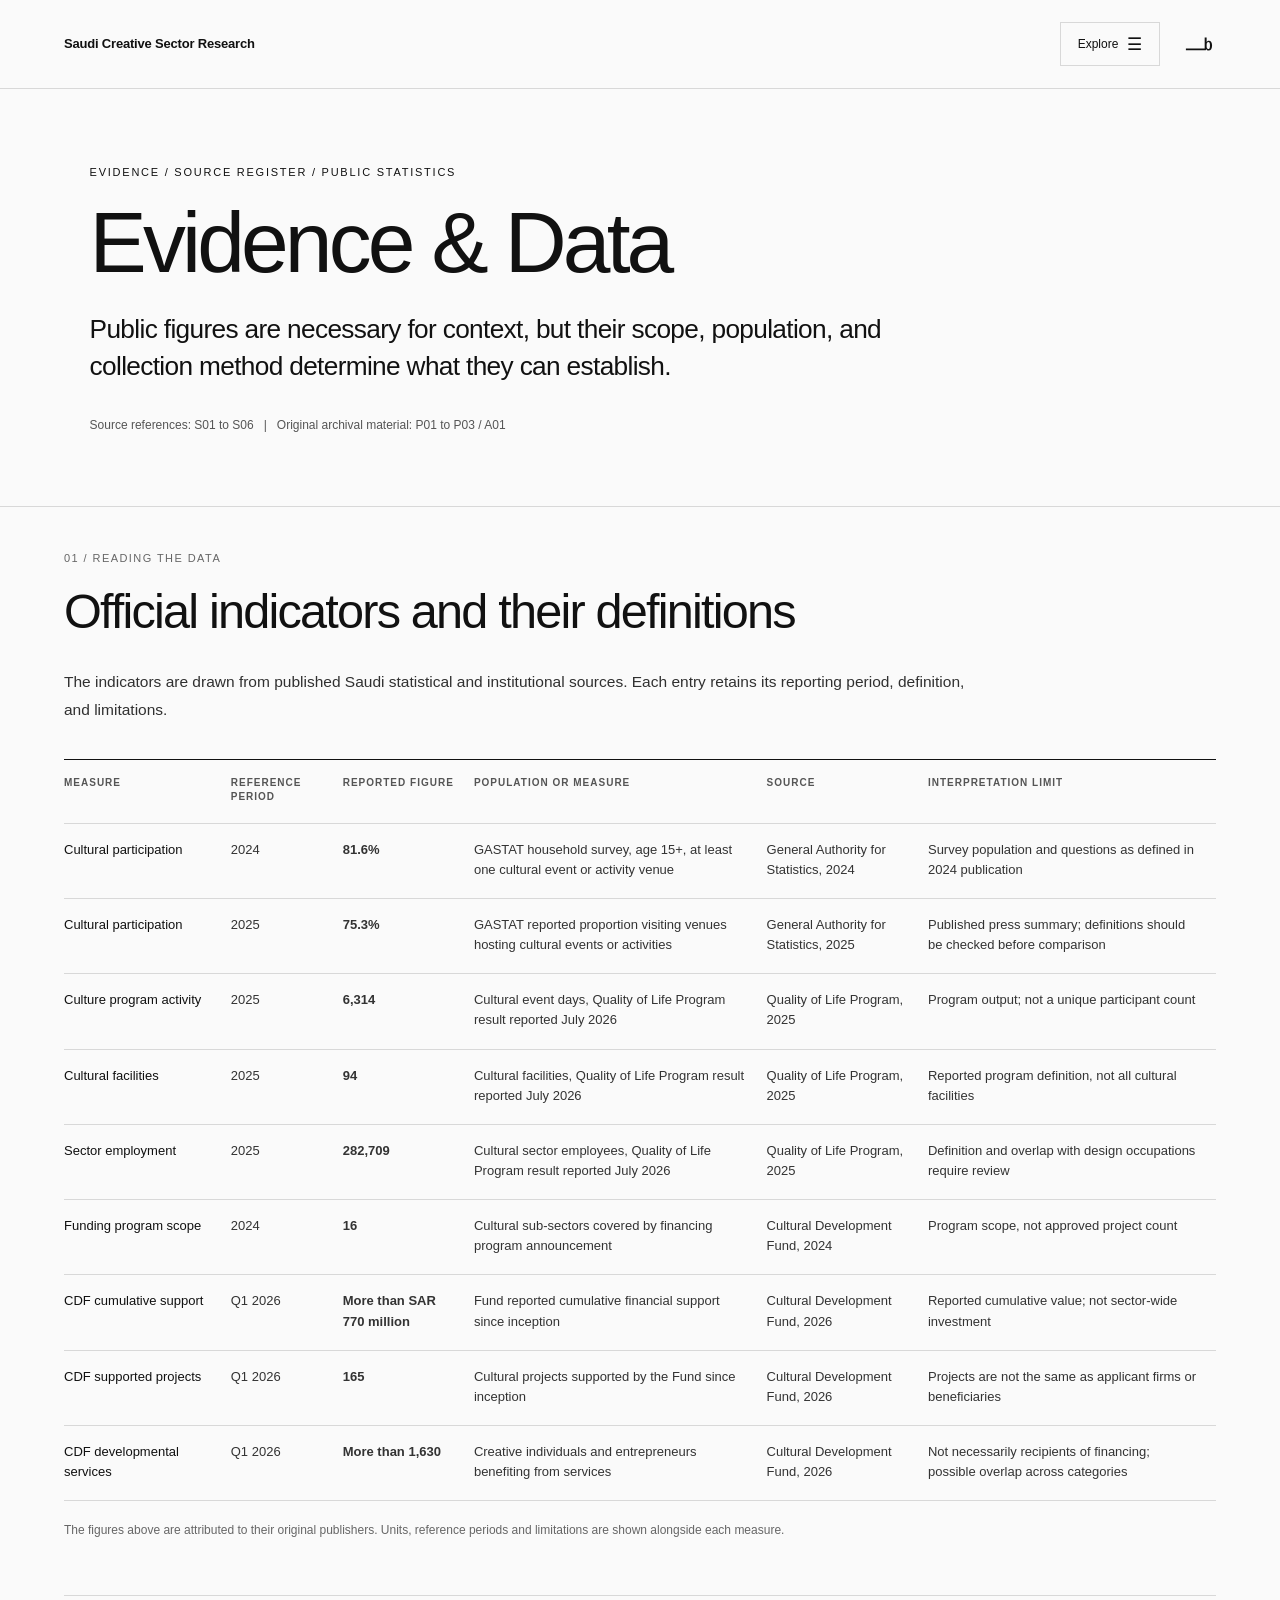
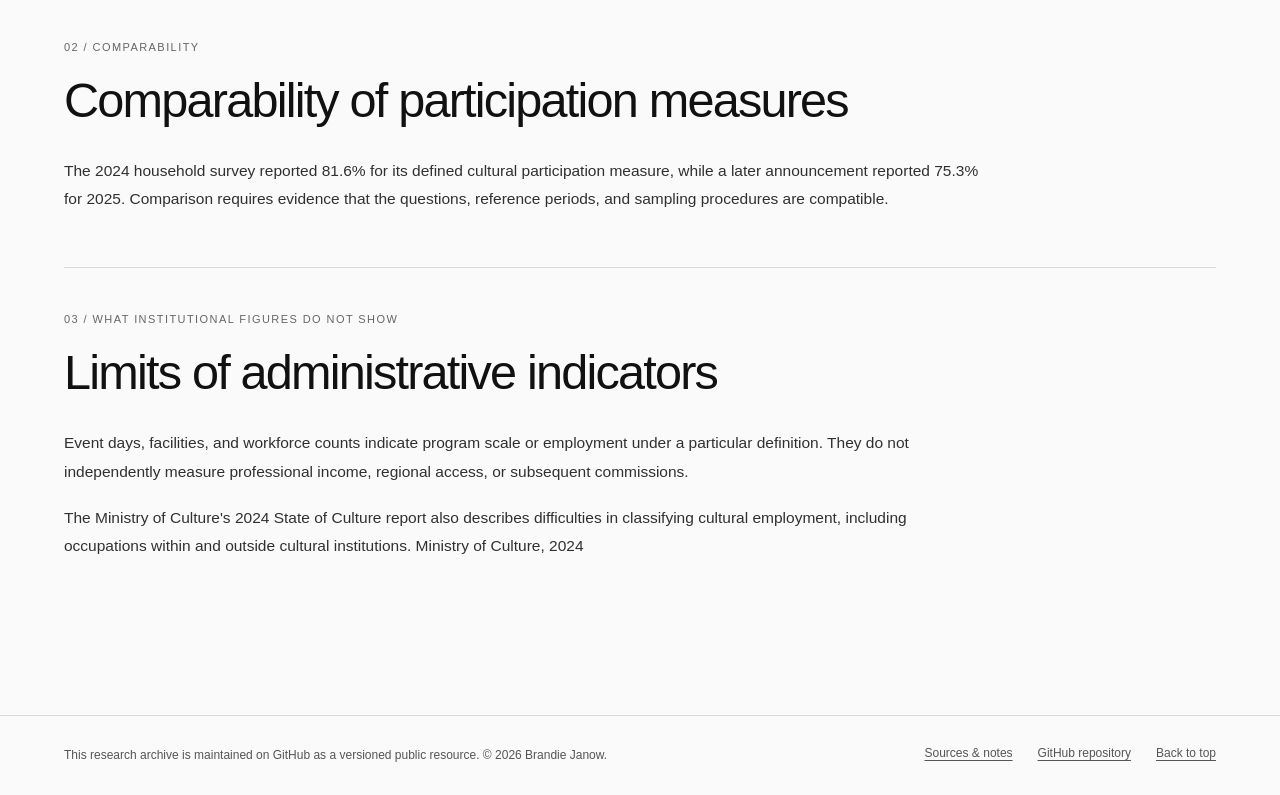
==== evidence.html @ 0fff8fda "Simplify shared research navigation and publication footer" ====
<!doctype html><html lang="en"><head><meta charset="utf-8"><meta name="viewport" content="width=device-width, initial-scale=1"><meta name="theme-color" content="#fafafa"><meta name="description" content="Public cultural statistics and financing measures with source references and careful limitations."><meta property="og:type" content="website"><meta property="og:title" content="Evidence and data | Saudi Creative Sector Research"><meta property="og:description" content="Public cultural statistics and financing measures with source references and careful limitations."><meta property="og:url" content="https://brandiejanow.github.io/Saudi-creative-sector-research/evidence.html"><link rel="canonical" href="https://brandiejanow.github.io/Saudi-creative-sector-research/evidence.html"><link rel="icon" type="image/png" href="./assets/favicon.png"><title>Evidence and data | Saudi Creative Sector Research</title><link rel="stylesheet" href="./styles.css"></head><body><a class="skip" href="#main">Skip to content</a><header id="top" class="site-nav"><a class="site-home" href="./">Saudi Creative Sector Research</a><nav class="desktop-nav" aria-label="Research sections"><a href="./index.html">Overview</a><a href="./research.html">Research</a><a href="./evidence.html" aria-current="page">Evidence</a><a href="./timeline.html">Timeline</a><a href="./signals.html">Future Signals</a><a href="./methods.html">Methods</a></nav><details class="mobile-nav"><summary>Explore <span class="menu-symbol" aria-hidden="true">☰</span></summary><nav aria-label="Mobile sections"><a href="./index.html">Overview</a><a href="./research.html">Research</a><a href="./evidence.html" aria-current="page">Evidence</a><a href="./timeline.html">Timeline</a><a href="./signals.html">Future Signals</a><a href="./methods.html">Methods</a></nav></details><a class="name" href="https://www.brandiejanow.com/" aria-label="Personal website"><img src="./assets/b-logo.svg" alt=""></a></header><main id="main"><section class="hero compact-hero journal-hero"><p class="eyebrow">Evidence / Source register / Public statistics</p><h1>Evidence &amp; Data</h1><p class="intro">Public figures are necessary for context, but their scope, population, and collection method determine what they can establish.</p><p class="research-meta">Source references: S01 to S06 &nbsp; | &nbsp; Original archival material: P01 to P03 / A01</p></section><div class="research-sections">
<section class="research-section"><p class="section-kicker">01 / Reading the data</p><h2>Official indicators and their definitions</h2><p>The indicators are drawn from published Saudi statistical and institutional sources. Each entry retains its reporting period, definition, and limitations.</p><div class="table-wrap"><table class="journal-table"><thead><tr><th scope="col">Measure</th><th scope="col">Reference period</th><th scope="col">Reported figure</th><th scope="col">Population or measure</th><th scope="col">Source</th><th scope="col">Interpretation limit</th></tr></thead><tbody><tr><th scope="row">Cultural participation</th><td>2024</td><td><strong>81.6%</strong></td><td>GASTAT household survey, age 15+, at least one cultural event or activity venue</td><td>General Authority for Statistics, 2024</td><td>Survey population and questions as defined in 2024 publication</td></tr><tr><th scope="row">Cultural participation</th><td>2025</td><td><strong>75.3%</strong></td><td>GASTAT reported proportion visiting venues hosting cultural events or activities</td><td>General Authority for Statistics, 2025</td><td>Published press summary; definitions should be checked before comparison</td></tr><tr><th scope="row">Culture program activity</th><td>2025</td><td><strong>6,314</strong></td><td>Cultural event days, Quality of Life Program result reported July 2026</td><td>Quality of Life Program, 2025</td><td>Program output; not a unique participant count</td></tr><tr><th scope="row">Cultural facilities</th><td>2025</td><td><strong>94</strong></td><td>Cultural facilities, Quality of Life Program result reported July 2026</td><td>Quality of Life Program, 2025</td><td>Reported program definition, not all cultural facilities</td></tr><tr><th scope="row">Sector employment</th><td>2025</td><td><strong>282,709</strong></td><td>Cultural sector employees, Quality of Life Program result reported July 2026</td><td>Quality of Life Program, 2025</td><td>Definition and overlap with design occupations require review</td></tr><tr><th scope="row">Funding program scope</th><td>2024</td><td><strong>16</strong></td><td>Cultural sub-sectors covered by financing program announcement</td><td>Cultural Development Fund, 2024</td><td>Program scope, not approved project count</td></tr><tr><th scope="row">CDF cumulative support</th><td>Q1 2026</td><td><strong>More than SAR 770 million</strong></td><td>Fund reported cumulative financial support since inception</td><td>Cultural Development Fund, 2026</td><td>Reported cumulative value; not sector-wide investment</td></tr><tr><th scope="row">CDF supported projects</th><td>Q1 2026</td><td><strong>165</strong></td><td>Cultural projects supported by the Fund since inception</td><td>Cultural Development Fund, 2026</td><td>Projects are not the same as applicant firms or beneficiaries</td></tr><tr><th scope="row">CDF developmental services</th><td>Q1 2026</td><td><strong>More than 1,630</strong></td><td>Creative individuals and entrepreneurs benefiting from services</td><td>Cultural Development Fund, 2026</td><td>Not necessarily recipients of financing; possible overlap across categories</td></tr></tbody></table></div><p class="caption-text">The figures above are attributed to their original publishers. Units, reference periods and limitations are shown alongside each measure.</p></section>
<section class="research-section"><p class="section-kicker">02 / Comparability</p><h2>Comparability of participation measures</h2><p>The 2024 household survey reported 81.6% for its defined cultural participation measure, while a later announcement reported 75.3% for 2025. Comparison requires evidence that the questions, reference periods, and sampling procedures are compatible.</p></section>
<section class="research-section"><p class="section-kicker">03 / What institutional figures do not show</p><h2>Limits of administrative indicators</h2><p>Event days, facilities, and workforce counts indicate program scale or employment under a particular definition. They do not independently measure professional income, regional access, or subsequent commissions.</p><p>The Ministry of Culture's 2024 State of Culture report also describes difficulties in classifying cultural employment, including occupations within and outside cultural institutions. Ministry of Culture, 2024</p></section>

</div></main><footer class="research-footer"><p class="version-note">This research archive is maintained on GitHub as a versioned public resource. © 2026 Brandie Janow.</p>
<nav aria-label="Footer"><a href="./sources.html">Sources &amp; notes</a><a href="https://github.com/brandiejanow/Saudi-creative-sector-research">GitHub repository</a><a href="#top">Back to top</a></nav>
</footer></body></html>
---- styles.css ----
:root{--ink:#111;--muted:#6f6f6f;--line:#d8d8d8;--paper:#fafafa;--soft:#f6f6f4}
*{box-sizing:border-box}html{scroll-behavior:smooth}body{margin:0;background:var(--paper);color:var(--ink);font-family:"Helvetica Neue",Helvetica,Arial,sans-serif;-webkit-font-smoothing:antialiased}
a{color:inherit}.site-nav{min-height:82px;display:flex;align-items:center;justify-content:space-between;gap:28px;padding:22px clamp(22px,5vw,74px);border-bottom:1px solid var(--line)}
.name{text-decoration:none;display:inline-flex;align-items:center;margin-left:auto;flex:0 0 auto}.name img{width:34px;height:34px;display:block;object-fit:contain}.site-nav nav{display:flex;gap:28px;flex-wrap:wrap;justify-content:flex-end}.site-nav nav a{text-decoration:none;font-size:12px;color:#333}.site-nav nav a:hover{text-decoration:underline;text-underline-offset:4px}
main{max-width:1600px;margin:0 auto}.hero{padding:clamp(66px,9vw,142px) clamp(22px,7vw,108px) clamp(60px,8vw,112px);border-bottom:1px solid var(--line)}
.eyebrow{margin:0 0 28px;font-size:11px;text-transform:uppercase;letter-spacing:.18em}.hero h1{margin:0;max-width:1100px;font-weight:400;font-size:clamp(58px,9vw,138px);line-height:1.02;letter-spacing:0}
.reservoir-word{letter-spacing:.025em;font-kerning:none}.intro{max-width:780px;margin:44px 0 28px;font-size:clamp(20px,2.2vw,30px);line-height:1.28;letter-spacing:-.025em}.meta{margin:0;color:var(--muted);font-size:12px}
.directory{padding:34px clamp(22px,5vw,74px) 100px}.toolbar{display:grid;grid-template-columns:1.7fr repeat(3,1fr);gap:18px;padding:8px 0 28px;border-bottom:1px solid var(--ink)}
.toolbar label{display:flex;flex-direction:column;gap:10px}.toolbar label>span{font-size:10px;text-transform:uppercase;letter-spacing:.14em;color:var(--muted)}
input,select{width:100%;min-height:44px;border:0;border-bottom:1px solid var(--line);border-radius:0;background:transparent;padding:0 2px;font:inherit;font-size:14px;color:var(--ink);outline:none}
input:focus,select:focus{border-bottom-color:var(--ink)}.directory-head{display:flex;justify-content:space-between;align-items:center;padding:18px 0;color:var(--muted);font-size:11px;text-transform:uppercase;letter-spacing:.09em}
#clear{border:0;background:none;padding:0;font:inherit;font-size:11px;text-transform:uppercase;letter-spacing:.09em;color:var(--ink);cursor:pointer}
.resource-list{border-top:1px solid var(--line)}.resource{display:grid;grid-template-columns:minmax(190px,1fr) minmax(300px,1.8fr) minmax(180px,.9fr) 48px;gap:34px;align-items:start;padding:26px 0;border-bottom:1px solid var(--line)}
.resource h2{margin:0;font-weight:400;font-size:clamp(23px,2.2vw,34px);line-height:1.02;letter-spacing:-.04em}.description{margin:0;color:#393939;font-size:14px;line-height:1.55;max-width:720px}
.taxonomy{display:flex;flex-direction:column;gap:7px;font-size:11px;line-height:1.45;color:var(--muted)}.taxonomy strong{font-weight:400;color:var(--ink)}.visit{text-decoration:none;font-size:22px;line-height:1}.visit:hover{opacity:.45}
.empty{padding:70px 0;color:var(--muted)}.note{padding:48px clamp(22px,5vw,74px) 78px;border-top:1px solid var(--line)}.note p{max-width:820px;margin:0;font-size:14px;line-height:1.55;color:#3c3c3c}.note a{text-underline-offset:3px}
footer{display:flex;justify-content:space-between;gap:20px;padding:28px clamp(22px,5vw,74px);border-top:1px solid var(--line);font-size:11px;color:var(--muted)}footer a{text-underline-offset:3px}
body.embed .site-nav,body.embed footer{display:none}body.embed .hero{padding-top:42px}
@media(max-width:1050px){.toolbar{grid-template-columns:1fr 1fr}.resource{grid-template-columns:1fr 1.8fr 42px}.taxonomy{grid-column:1/3;flex-direction:row;flex-wrap:wrap;gap:6px 18px}.visit{grid-column:3;grid-row:1}}
@media(max-width:700px){.site-nav{align-items:center}.site-nav .desktop-nav{display:none}.hero h1{font-size:clamp(54px,18vw,84px);line-height:1.02}.toolbar{grid-template-columns:1fr}.resource{grid-template-columns:1fr 40px;gap:16px 18px}.resource h2{grid-column:1}.description{grid-column:1/3}.taxonomy{grid-column:1/3}.visit{grid-column:2;grid-row:1}.note{padding-bottom:56px}footer{flex-direction:column}}

.quick-links{display:flex;flex-wrap:wrap;gap:12px 28px;margin:25px 0 0;font-size:13px}.quick-links a{text-underline-offset:4px}


/* Consistent, accessible way back to the main index on every device. */
.site-home{font-size:13px;letter-spacing:-.015em;font-weight:600;text-decoration:none;white-space:nowrap;flex:0 0 auto}
.site-home:hover{text-decoration:underline;text-underline-offset:5px}
.desktop-nav{justify-content:center!important;gap:clamp(12px,1.9vw,28px)!important}
.mobile-nav{display:none;position:relative}
.mobile-nav summary{list-style:none;cursor:pointer;display:flex;align-items:center;justify-content:center;gap:9px;min-height:44px;min-width:100px;padding:0 10px;border:1px solid var(--line);font-size:12px}
.mobile-nav summary::-webkit-details-marker{display:none}
.mobile-nav summary:focus-visible,.site-home:focus-visible,.mobile-nav nav a:focus-visible{outline:2px solid var(--ink);outline-offset:3px}
.mobile-nav .menu-symbol{font-size:17px;font-weight:400;line-height:1}
.mobile-nav nav{position:absolute;right:0;top:calc(100% + 8px);z-index:30;width:min(280px,calc(100vw - 32px));display:flex!important;flex-direction:column;gap:0!important;flex-wrap:nowrap;align-items:stretch;justify-content:flex-start;background:var(--paper);border:1px solid var(--line);box-shadow:0 10px 20px rgba(0,0,0,.08)}
.mobile-nav nav a{padding:15px 19px;font-size:14px!important;min-height:48px;border-bottom:1px solid var(--line);text-decoration:none}
.mobile-nav nav a:last-child{border-bottom:0}
.mobile-nav nav a:hover,.mobile-nav nav a.active{background:var(--soft)}
@media(max-width:950px){
 .site-nav{padding:13px clamp(15px,4vw,30px);min-height:66px;gap:13px}
 .site-nav .desktop-nav{display:none}
 .mobile-nav{display:block;margin-left:auto}
 .name{margin-left:0}
 .name img{width:29px;height:29px}
}
@media(max-width:700px){
 .site-nav{align-items:center;flex-wrap:nowrap}
 .site-home{font-size:13px}
 .mobile-nav summary{min-width:89px}
 .hero{padding-top:clamp(43px,8vw,60px);padding-bottom:clamp(46px,8vw,75px)}
 body.embed .site-nav{display:flex}
 body.embed .hero{padding-top:46px}
}

/* Short directory pages keep the main index easy to browse. */
.pagination{display:flex;justify-content:space-between;align-items:center;gap:24px;padding:26px 0 0;font-size:13px}
.pagination[hidden]{display:none}
.pagination button{border:1px solid var(--ink);background:transparent;color:var(--ink);padding:11px 19px;cursor:pointer;font:inherit}
.pagination button:hover:not(:disabled){background:var(--ink);color:var(--paper)}
.pagination button:disabled{opacity:.26;cursor:default}
.pagination span{color:var(--muted)}
@media(max-width:700px){.pagination{gap:10px}.pagination button{padding:10px 13px}}

/* Consistent institutional footer across the Reservoir collections. */
.reservoir-footer{display:flex;justify-content:space-between;align-items:flex-start;flex-wrap:wrap;gap:20px 40px;padding:28px clamp(22px,5vw,74px);border-top:1px solid var(--line);font-size:12px;color:#444}
.reservoir-footer p{max-width:850px;margin:0;line-height:1.65}
.reservoir-footer nav{display:flex;align-items:center;flex-wrap:wrap;gap:14px 25px;margin-left:auto}
.reservoir-footer a{text-underline-offset:4px}
.reservoir-footer .back-to-top{font-weight:500;white-space:nowrap}
@media(max-width:700px){.reservoir-footer nav{margin-left:0}}

/* Compact discovery entrance and directory search. */
.compact-hero{padding-top:clamp(29px,3.9vw,59px);padding-bottom:24px}
.compact-hero .eyebrow{margin-bottom:16px}
.compact-hero h1{font-size:clamp(49px,6.3vw,98px);line-height:1.05}
.compact-hero .intro{max-width:920px;margin:17px 0 13px;font-size:clamp(17px,1.85vw,24px);line-height:1.42}
.index-counts{font-size:12px;color:#4b4b4b;line-height:1.65}
.index-counts>span[aria-hidden]{padding:0 6px}
.collection-origin{margin:6px 0 0;font-size:11px;letter-spacing:.015em;color:#666}
.collection-origin>span{padding:0 6px}
.search-section{padding:27px clamp(22px,5vw,74px) 25px;border-bottom:1px solid var(--line);max-width:1600px;margin:0 auto}
.search-intro{display:flex;align-items:baseline;justify-content:space-between;gap:10px 20px;margin-bottom:14px}
.search-intro h2{font-size:clamp(20px,2.1vw,29px);letter-spacing:-.025em;font-weight:400;margin:0}
.search-intro p{margin:0;color:#595959;font-size:12px;line-height:1.5}
.search-section .toolbar{padding:0}
.directory{padding-top:13px}
@media(max-width:820px){.search-intro{display:block}.search-intro p{margin-top:7px}.search-section .toolbar{grid-template-columns:repeat(2,minmax(0,1fr))}}
@media(max-width:600px){.compact-hero{padding:24px 22px 21px}.compact-hero h1{font-size:clamp(46px,10vw,73px)}.compact-hero .intro{font-size:17px}.search-section{padding:25px 22px}.search-section .toolbar{grid-template-columns:1fr}}

/* KoD keeps the same directory row styling; only its title color differs. */
.resource h2.kod-title{color:#304c90}

/* Clear primary navigation through paginated directory results. */
.pagination #nextPage{background:#304c90;color:#fff;border-color:#304c90;font-weight:600;min-width:138px;box-shadow:0 2px 6px rgba(0,0,0,.12)}
.pagination #nextPage:hover:not(:disabled){background:#1c3268;border-color:#1c3268;color:#fff}
.pagination #nextPage:focus-visible{outline:3px solid #304c90;outline-offset:3px}
.pagination #nextPage:disabled{background:#e7e7e7;border-color:#d0d0d0;color:#6f6f6f;box-shadow:none;opacity:1}


/* Saudi Creative Sector Research. Editorial extension of the Design Reservoir design system. */
.site-nav .desktop-nav a[aria-current="page"]{text-decoration:underline;text-underline-offset:6px}
.mobile-nav nav a[aria-current="page"]{font-weight:600}
.compact-hero{padding-bottom:clamp(40px,5vw,66px)}
.compact-hero .intro{max-width:890px;font-size:clamp(20px,2.1vw,29px);margin:31px 0 27px;line-height:1.35}
.compact-hero h1{max-width:1150px;font-size:clamp(52px,7.7vw,119px);line-height:1.025;letter-spacing:-.045em}
.eyebrow{letter-spacing:.14em}
.research-meta{font-size:12px;line-height:1.7;color:#555;margin:0}
.research-sections{padding:0 clamp(22px,5vw,74px) 92px}
.research-section{padding:44px 0 46px;border-bottom:1px solid var(--line)}
.research-section:last-child{border-bottom:0}
.section-kicker{margin:0 0 18px;font-size:11px;color:#666;letter-spacing:.14em;text-transform:uppercase}
.research-section h2{font-weight:400;font-size:clamp(29px,3.6vw,55px);line-height:1.1;letter-spacing:-.038em;max-width:950px;margin:0 0 21px}
.research-section>p:not(.section-kicker){max-width:900px;font-size:16px;line-height:1.75;color:#343434;margin:0 0 17px}
.research-section>p:last-child{margin-bottom:0}
.entry-list{border-top:1px solid var(--line);margin-top:30px}
.entry{display:grid;grid-template-columns:52px minmax(220px,.75fr) minmax(280px,1.4fr) 24px;gap:20px;align-items:start;border-bottom:1px solid var(--line);padding:23px 0}
.entry-index{font-size:11px;color:#777;padding-top:5px}
.entry-title{font-weight:400;font-size:clamp(19px,2vw,27px);letter-spacing:-.025em;line-height:1.2;margin:0}
.entry-summary{font-size:14px;line-height:1.65;color:#444;margin:0}
.entry-link{font-size:18px;line-height:1.25;text-decoration:none}
.entry a:not(.entry-link){text-decoration:underline;text-underline-offset:4px}
.status-text{color:#777;font-size:12px;line-height:1.5;margin-top:5px}
.two-column{display:grid;grid-template-columns:minmax(200px,.7fr) minmax(300px,1.3fr);gap:20px 45px}
.two-column p{line-height:1.75;margin:0 0 17px;color:#333;font-size:15px}
.plain-anchor{text-decoration:underline;text-underline-offset:5px}
.year{font-size:clamp(34px,4.5vw,60px);line-height:1;font-weight:400;letter-spacing:-.035em}
.research-footer{display:flex;justify-content:space-between;align-items:flex-start;gap:18px 30px;flex-wrap:wrap}
.research-footer nav{display:flex;gap:14px 24px;flex-wrap:wrap}
.research-footer p{max-width:890px;margin:0;line-height:1.6}
.content-label{display:inline-block;font-size:11px;text-transform:uppercase;letter-spacing:.13em;color:#555;margin-top:7px}
@media(max-width:800px){.entry{grid-template-columns:38px 1fr 22px;gap:13px}.entry-title{grid-column:2}.entry-summary{grid-column:2/4}.entry-link{grid-column:3;grid-row:1}.two-column{grid-template-columns:1fr}}
@media(max-width:600px){.compact-hero h1{font-size:clamp(42px,11vw,68px);letter-spacing:-.04em}.compact-hero .intro{font-size:19px}.research-sections{padding-bottom:45px}.research-section{padding:31px 0 34px}.research-section h2{font-size:clamp(28px,8vw,42px)}.entry{padding:20px 0}}

/* Keep research index titles at the same modest scale as Design Reservoir rows. */
.entry .entry-title{font-weight:400;font-size:clamp(19px,2vw,27px);letter-spacing:-.025em;line-height:1.2;margin:0}


/* Academic publication layout. The original Design Reservoir visual system remains the base. */
.skip{position:absolute;left:-9999px;top:5px;z-index:1000;background:#111;color:#fff;padding:12px 18px}
.skip:focus{left:10px}
.site-nav{gap:22px}
.site-nav .desktop-nav{align-items:center;gap:clamp(11px,1.5vw,22px)!important}
.site-nav .desktop-nav a{white-space:nowrap}
.site-nav nav a[aria-current="page"]{text-decoration:underline;text-underline-offset:6px}
.site-nav .site-home{max-width:265px;line-height:1.25;white-space:normal}
.site-nav a:focus-visible,.plain-anchor:focus-visible,.entry a:focus-visible{outline:2px solid var(--ink);outline-offset:5px}
.journal-hero{padding:clamp(45px,6vw,91px) clamp(22px,7vw,108px) clamp(40px,5.5vw,75px)}
.journal-hero .eyebrow{font-size:11px;letter-spacing:.16em;margin-bottom:19px}
.journal-hero h1{max-width:1250px;font-size:clamp(49px,6.7vw,100px);font-weight:400;letter-spacing:-.045em;line-height:1.055}
.journal-hero .intro{margin:24px 0 30px;font-size:clamp(20px,2.05vw,28px);line-height:1.4;max-width:890px}
.research-meta{font-size:12px;color:#555;line-height:1.75;margin:0}
.research-sections{padding:0 clamp(22px,5vw,74px) 100px;max-width:1600px;margin:0 auto}
.research-section{padding:45px 0 54px;border-bottom:1px solid var(--line)}
.research-section:last-child{border-bottom:0}
.research-section h2{max-width:1000px;font-weight:400;font-size:clamp(31px,3.8vw,52px);letter-spacing:-.037em;line-height:1.15;margin:0 0 28px}
.research-section>p:not(.section-kicker),.research-section>.section-opening~p{font-size:15.5px;line-height:1.83;color:#303030;max-width:920px;margin:0 0 18px}
.research-section>p:last-child{margin-bottom:0}
.section-opening{margin-bottom:25px}.section-opening h2{margin-bottom:0}
.section-kicker{font-size:11px;letter-spacing:.13em;text-transform:uppercase;color:#666;margin:0 0 20px}
.research-section a:not(.entry-link){text-decoration-thickness:1px;text-underline-offset:4px}
.journal-abstract{max-width:1200px}
.document-label{font-size:11px;text-transform:uppercase;color:#666;letter-spacing:.12em;margin-bottom:22px}
.research-quote{max-width:940px;margin:38px 0 38px;padding:12px 0 14px 32px;border-left:2px solid #111}
.research-quote p{font-size:clamp(23px,2.9vw,38px);line-height:1.32;font-weight:400;letter-spacing:-.026em;margin:0 0 14px}
.research-quote cite{display:block;font-style:normal;font-size:12px;line-height:1.6;color:#666}
.meta-grid{border-top:1px solid var(--line);margin:32px 0 4px;max-width:1050px}
.meta-grid>div{display:grid;grid-template-columns:minmax(160px,.48fr) minmax(250px,1fr);gap:15px;padding:14px 0;border-bottom:1px solid var(--line)}
.meta-grid dt{font-size:11px;text-transform:uppercase;letter-spacing:.1em;color:#666}
.meta-grid dd{margin:0;font-size:14px;line-height:1.6}
.entry-list{margin-top:12px;border-top:1px solid var(--line)}
.entry{grid-template-columns:50px minmax(240px,.8fr) minmax(290px,1.2fr) 24px;gap:28px;padding:28px 0}
.entry .entry-title{font-weight:400;margin:0;font-size:clamp(20px,2.15vw,29px);letter-spacing:-.03em;line-height:1.25}
.entry .entry-title a{text-decoration:none}
.entry .entry-title a:hover{text-decoration:underline;text-underline-offset:5px}
.entry-summary{margin:0;font-size:14px;line-height:1.65;color:#333}
.entry-index,.chapter-number,.ref-id{font-size:11px;letter-spacing:.06em;color:#777;padding-top:7px}
.entry-link{color:#111;text-decoration:none;font-size:21px}
.status-text{display:block;font-size:12px;color:#777;line-height:1.65;margin:6px 0 0}
.stat-row{display:grid;grid-template-columns:repeat(3,minmax(0,1fr));gap:0;margin:30px 0 15px;border-top:1px solid var(--line);border-bottom:1px solid var(--line)}
.stat-item{padding:28px 25px 28px 0}
.stat-item+.stat-item{border-left:1px solid var(--line);padding-left:26px}
.stat-item strong{display:block;font-size:clamp(30px,4vw,54px);font-weight:400;letter-spacing:-.05em;line-height:1.05;margin-bottom:12px}
.stat-item span{font-size:13px;color:#454545;line-height:1.65;display:block}
.caption-text{font-size:12px!important;color:#666!important;line-height:1.7!important;max-width:1000px;margin-top:14px!important}
.source-ref{font-size:12px}
.chapter-row{display:grid;grid-template-columns:58px 1fr;gap:25px;align-items:start;padding:24px 0;border-bottom:1px solid var(--line);max-width:1120px}
.chapter-row:last-child{border-bottom:0}
.chapter-row h3,.timeline-row h3,.signal-record h3,.reference-item h3{font-size:clamp(21px,2.05vw,29px);line-height:1.2;letter-spacing:-.025em;font-weight:400;margin:0 0 14px}
.chapter-row p,.timeline-row p,.signal-record p,.reference-item p{font-size:14px;line-height:1.72;color:#393939;max-width:900px;margin:0 0 12px}
.minor{font-size:12px!important;line-height:1.7!important;color:#555!important}
.table-wrap{width:100%;max-width:100%;overflow-x:auto;margin:34px 0 19px;border-top:1px solid #111}
.journal-table{border-collapse:collapse;table-layout:auto;width:100%;min-width:800px}
.journal-table th,.journal-table td{padding:16px 17px 18px 0;text-align:left;vertical-align:top;border-bottom:1px solid var(--line);font-size:13px;line-height:1.55}
.journal-table thead th{color:#555;font-size:10px;line-height:1.45;letter-spacing:.1em;text-transform:uppercase;font-weight:600}
.journal-table tbody th{font-weight:500;min-width:150px}
.journal-table tbody td{color:#333}
.journal-table a{overflow-wrap:anywhere}
.timeline-row{display:grid;grid-template-columns:minmax(105px,.24fr) minmax(0,1fr);gap:42px;border-top:1px solid var(--line);padding:30px 0}
.timeline-row:last-child{border-bottom:1px solid var(--line)}
.timeline-row .year{font-size:clamp(30px,3.6vw,47px);font-weight:400;letter-spacing:-.035em;line-height:1.05}
.signal-record{max-width:1100px;border-top:1px solid var(--line);padding:26px 0 26px}
.signal-record:last-child{border-bottom:1px solid var(--line)}
.signal-record .source-code{font-size:11px;color:#777;letter-spacing:.08em;margin-bottom:12px}
.reference-list{max-width:1150px;border-top:1px solid var(--line)}
.reference-item{display:grid;grid-template-columns:85px 1fr;gap:18px;padding:24px 0;border-bottom:1px solid var(--line)}
.reference-item .ref-id{font-weight:600;color:#333}
.reference-item .ref-author{font-size:11px;color:#777;text-transform:uppercase;letter-spacing:.09em}
.reference-item p{margin-bottom:8px}
.research-footer{display:flex;align-items:flex-start;flex-wrap:wrap;justify-content:space-between;gap:18px 40px;padding:30px clamp(22px,5vw,74px);border-top:1px solid var(--line);font-size:12px;color:#555}
.research-footer p{max-width:800px;line-height:1.65;margin:0}
.research-footer nav{display:flex;flex-wrap:wrap;gap:12px 25px}
.research-footer strong{font-weight:500;color:#222}
@media(max-width:1290px){
.site-nav{min-height:72px}
.site-nav .desktop-nav{display:none}
.site-nav .mobile-nav{display:block;margin-left:auto}
.site-nav .name{margin-left:0}
}
@media(max-width:830px){
.stat-row{grid-template-columns:1fr;gap:0}
.stat-item{border-bottom:1px solid var(--line);padding:22px 0!important}
.stat-item+.stat-item{border-left:0}
.stat-item:last-child{border-bottom:0}
.entry{grid-template-columns:39px minmax(0,1fr) 24px;gap:14px}
.entry-index{grid-row:1}
.entry .entry-title{grid-column:2;grid-row:1}
.entry-summary{grid-column:2 / 4;grid-row:2}
.entry-link{grid-column:3;grid-row:1}
.entry .status-text{grid-column:2 / 4}
}
@media(max-width:620px){
.journal-hero{padding:38px 22px 42px}
.journal-hero h1{font-size:clamp(40px,11vw,65px);letter-spacing:-.04em}
.journal-hero .intro{font-size:18px}
.research-sections{padding:0 22px 48px}
.research-section{padding:31px 0 38px}
.research-section h2{font-size:clamp(27px,8vw,40px)}
.research-section>p:not(.section-kicker){font-size:15px;line-height:1.75}
.meta-grid>div{grid-template-columns:1fr;gap:5px}
.chapter-row{grid-template-columns:35px 1fr;gap:14px}
.timeline-row{grid-template-columns:1fr;gap:16px}
.reference-item{grid-template-columns:53px 1fr;gap:12px}
.research-quote{padding-left:20px}
}
@media(prefers-reduced-motion:reduce){html{scroll-behavior:auto}}

/* Bibliography appears as plain-text references, not coded reference links. */
.reference-item{display:block}
.reference-item>div{max-width:1040px}
.reference-item .ref-author{margin:0 0 9px}
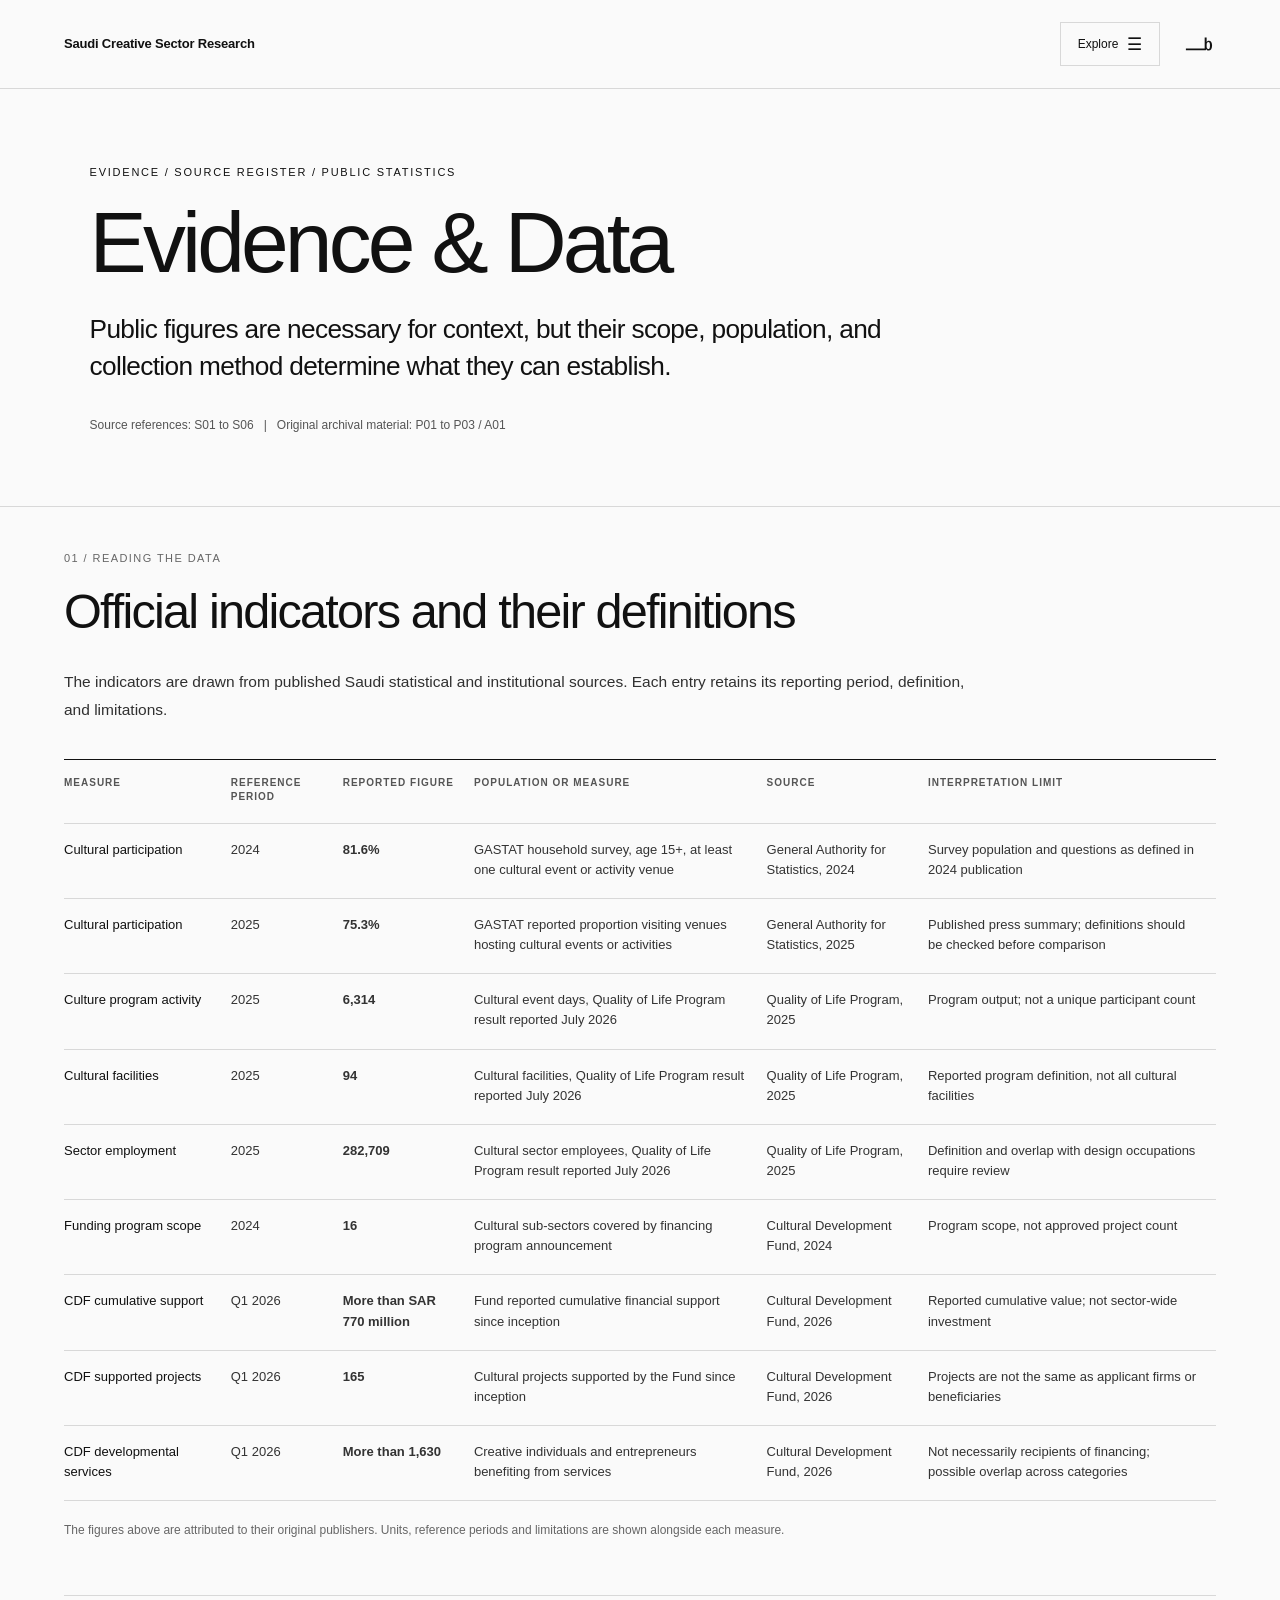
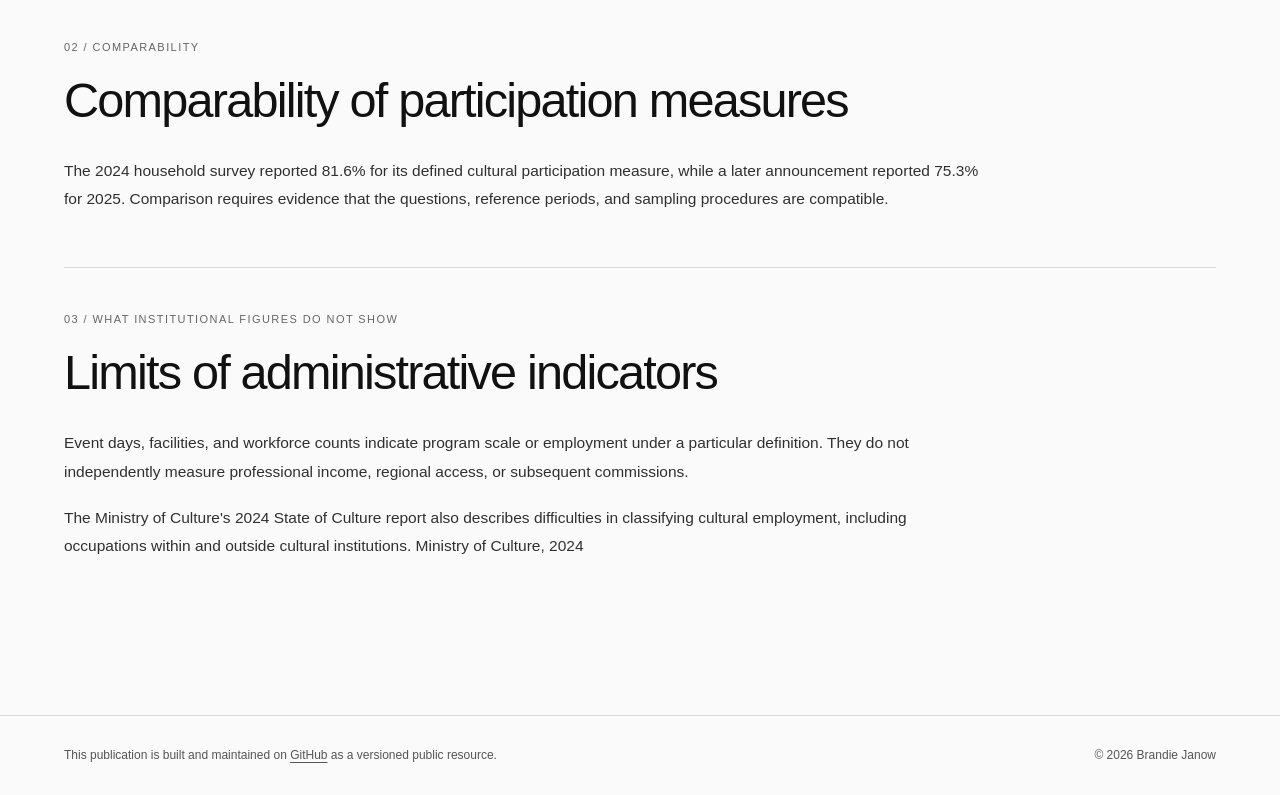
==== commit 49245a4b: "Simplify shared research navigation and archive footer" ====
--- a/evidence.html
+++ b/evidence.html
@@ -3,6 +3,4 @@
 <section class="research-section"><p class="section-kicker">02 / Comparability</p><h2>Comparability of participation measures</h2><p>The 2024 household survey reported 81.6% for its defined cultural participation measure, while a later announcement reported 75.3% for 2025. Comparison requires evidence that the questions, reference periods, and sampling procedures are compatible.</p></section>
 <section class="research-section"><p class="section-kicker">03 / What institutional figures do not show</p><h2>Limits of administrative indicators</h2><p>Event days, facilities, and workforce counts indicate program scale or employment under a particular definition. They do not independently measure professional income, regional access, or subsequent commissions.</p><p>The Ministry of Culture's 2024 State of Culture report also describes difficulties in classifying cultural employment, including occupations within and outside cultural institutions. Ministry of Culture, 2024</p></section>
 
-</div></main><footer class="research-footer"><p class="version-note">This research archive is maintained on GitHub as a versioned public resource. © 2026 Brandie Janow.</p>
-<nav aria-label="Footer"><a href="./sources.html">Sources &amp; notes</a><a href="https://github.com/brandiejanow/Saudi-creative-sector-research">GitHub repository</a><a href="#top">Back to top</a></nav>
-</footer></body></html>+</div></main><footer class="research-footer"><p>This publication is built and maintained on <a href="https://github.com/brandiejanow/Saudi-creative-sector-research">GitHub</a> as a versioned public resource.</p><p>© 2026 Brandie Janow</p></footer></body></html>
--- a/styles.css
+++ b/styles.css
@@ -247,3 +247,7 @@
 .reference-item{display:block}
 .reference-item>div{max-width:1040px}
 .reference-item .ref-author{margin:0 0 9px}
+
+/* Homepage publication metadata follows the introduction rather than preceding the title. */
+.journal-hero .hero-origin{margin:0;color:#666;font-size:11px;line-height:1.7;letter-spacing:.12em;text-transform:uppercase}
+.research-footer .version-note{max-width:850px}
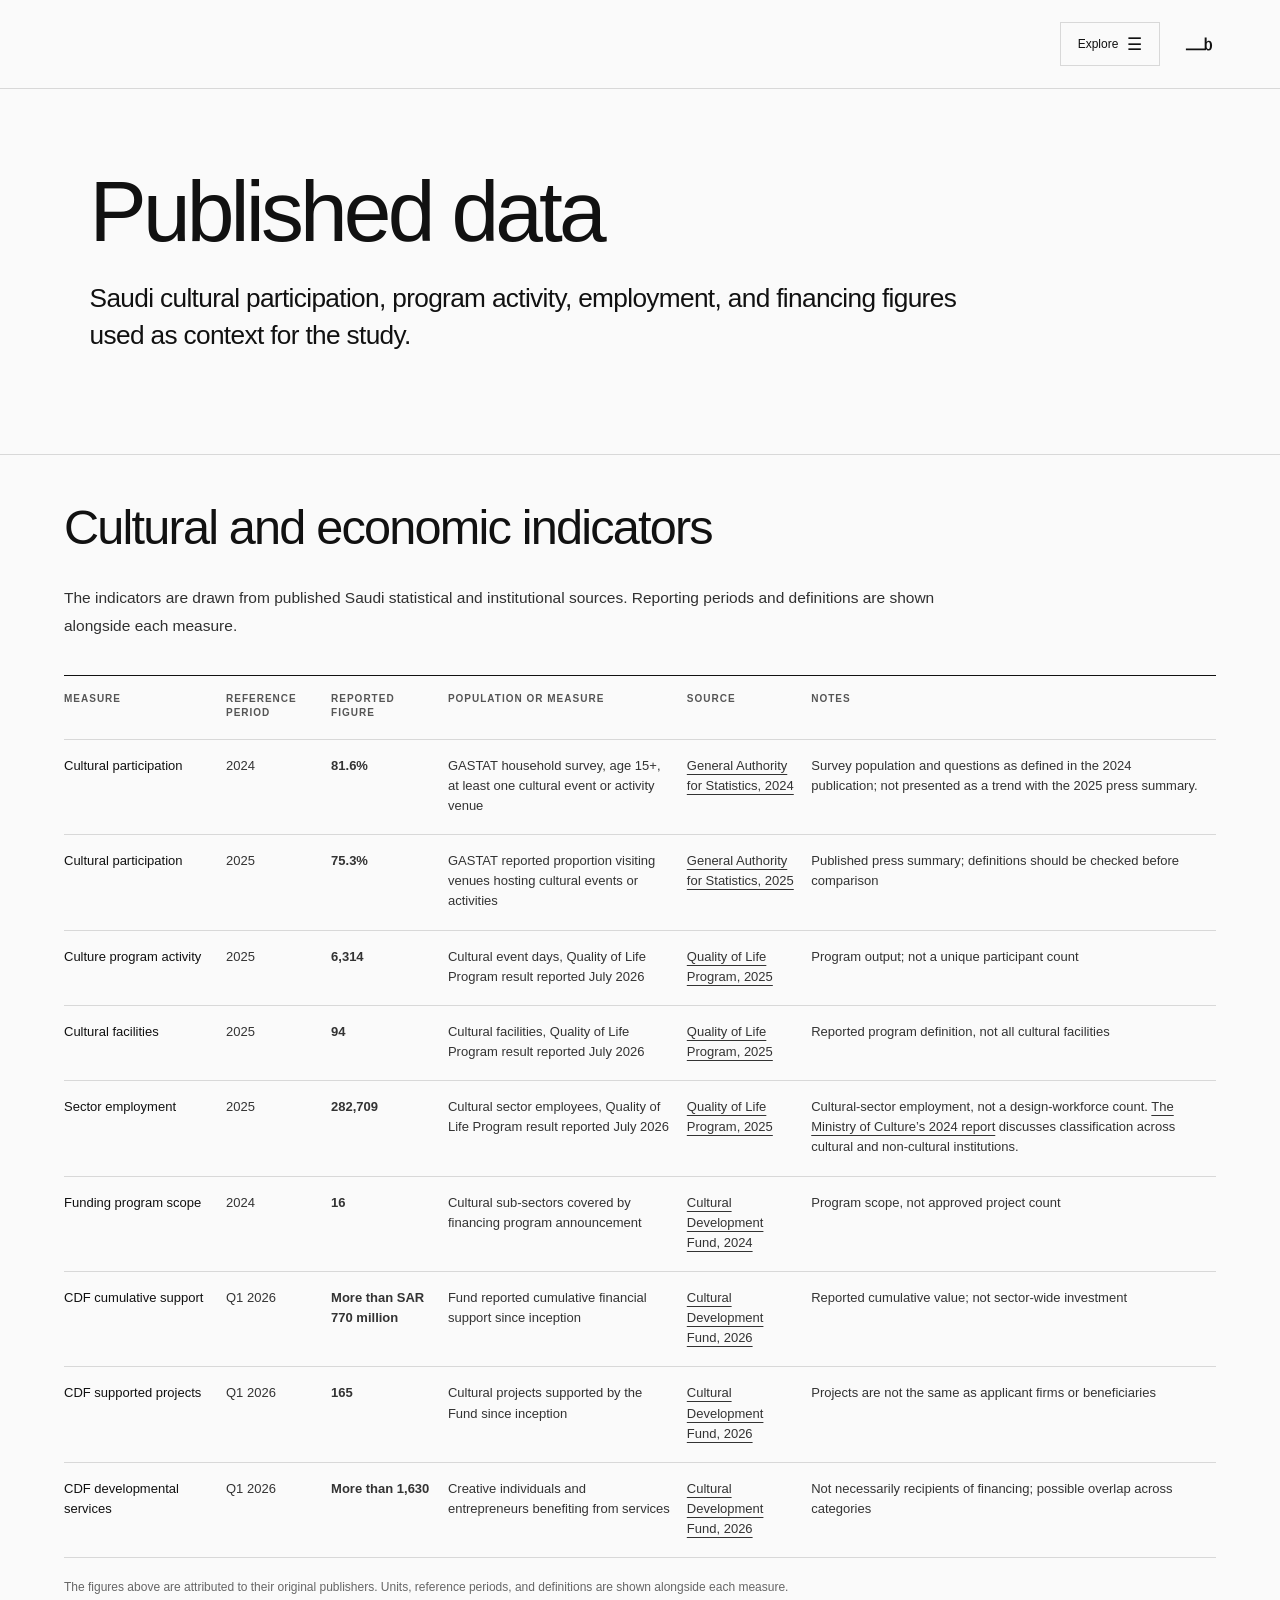
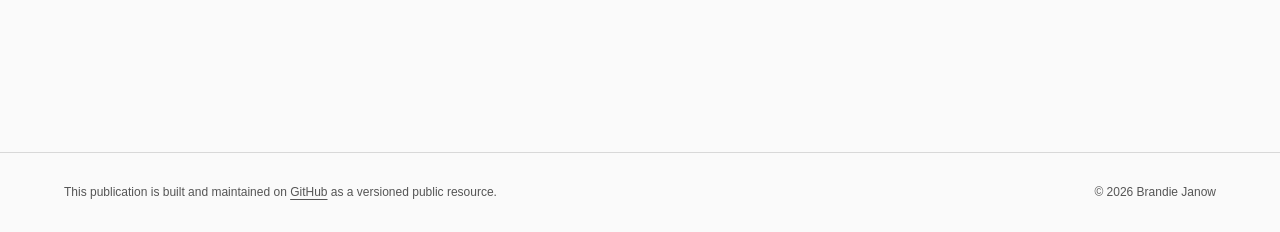
==== commit f5f961ac: "Center the creative economy and consolidate study, sources, data, and timeline" ====
--- a/evidence.html
+++ b/evidence.html
@@ -1,6 +1,3 @@
-<!doctype html><html lang="en"><head><meta charset="utf-8"><meta name="viewport" content="width=device-width, initial-scale=1"><meta name="theme-color" content="#fafafa"><meta name="description" content="Public cultural statistics and financing measures with source references and careful limitations."><meta property="og:type" content="website"><meta property="og:title" content="Evidence and data | Saudi Creative Sector Research"><meta property="og:description" content="Public cultural statistics and financing measures with source references and careful limitations."><meta property="og:url" content="https://brandiejanow.github.io/Saudi-creative-sector-research/evidence.html"><link rel="canonical" href="https://brandiejanow.github.io/Saudi-creative-sector-research/evidence.html"><link rel="icon" type="image/png" href="./assets/favicon.png"><title>Evidence and data | Saudi Creative Sector Research</title><link rel="stylesheet" href="./styles.css"></head><body><a class="skip" href="#main">Skip to content</a><header id="top" class="site-nav"><a class="site-home" href="./">Saudi Creative Sector Research</a><nav class="desktop-nav" aria-label="Research sections"><a href="./index.html">Overview</a><a href="./research.html">Research</a><a href="./evidence.html" aria-current="page">Evidence</a><a href="./timeline.html">Timeline</a><a href="./signals.html">Future Signals</a><a href="./methods.html">Methods</a></nav><details class="mobile-nav"><summary>Explore <span class="menu-symbol" aria-hidden="true">☰</span></summary><nav aria-label="Mobile sections"><a href="./index.html">Overview</a><a href="./research.html">Research</a><a href="./evidence.html" aria-current="page">Evidence</a><a href="./timeline.html">Timeline</a><a href="./signals.html">Future Signals</a><a href="./methods.html">Methods</a></nav></details><a class="name" href="https://www.brandiejanow.com/" aria-label="Personal website"><img src="./assets/b-logo.svg" alt=""></a></header><main id="main"><section class="hero compact-hero journal-hero"><p class="eyebrow">Evidence / Source register / Public statistics</p><h1>Evidence &amp; Data</h1><p class="intro">Public figures are necessary for context, but their scope, population, and collection method determine what they can establish.</p><p class="research-meta">Source references: S01 to S06 &nbsp; | &nbsp; Original archival material: P01 to P03 / A01</p></section><div class="research-sections">
-<section class="research-section"><p class="section-kicker">01 / Reading the data</p><h2>Official indicators and their definitions</h2><p>The indicators are drawn from published Saudi statistical and institutional sources. Each entry retains its reporting period, definition, and limitations.</p><div class="table-wrap"><table class="journal-table"><thead><tr><th scope="col">Measure</th><th scope="col">Reference period</th><th scope="col">Reported figure</th><th scope="col">Population or measure</th><th scope="col">Source</th><th scope="col">Interpretation limit</th></tr></thead><tbody><tr><th scope="row">Cultural participation</th><td>2024</td><td><strong>81.6%</strong></td><td>GASTAT household survey, age 15+, at least one cultural event or activity venue</td><td>General Authority for Statistics, 2024</td><td>Survey population and questions as defined in 2024 publication</td></tr><tr><th scope="row">Cultural participation</th><td>2025</td><td><strong>75.3%</strong></td><td>GASTAT reported proportion visiting venues hosting cultural events or activities</td><td>General Authority for Statistics, 2025</td><td>Published press summary; definitions should be checked before comparison</td></tr><tr><th scope="row">Culture program activity</th><td>2025</td><td><strong>6,314</strong></td><td>Cultural event days, Quality of Life Program result reported July 2026</td><td>Quality of Life Program, 2025</td><td>Program output; not a unique participant count</td></tr><tr><th scope="row">Cultural facilities</th><td>2025</td><td><strong>94</strong></td><td>Cultural facilities, Quality of Life Program result reported July 2026</td><td>Quality of Life Program, 2025</td><td>Reported program definition, not all cultural facilities</td></tr><tr><th scope="row">Sector employment</th><td>2025</td><td><strong>282,709</strong></td><td>Cultural sector employees, Quality of Life Program result reported July 2026</td><td>Quality of Life Program, 2025</td><td>Definition and overlap with design occupations require review</td></tr><tr><th scope="row">Funding program scope</th><td>2024</td><td><strong>16</strong></td><td>Cultural sub-sectors covered by financing program announcement</td><td>Cultural Development Fund, 2024</td><td>Program scope, not approved project count</td></tr><tr><th scope="row">CDF cumulative support</th><td>Q1 2026</td><td><strong>More than SAR 770 million</strong></td><td>Fund reported cumulative financial support since inception</td><td>Cultural Development Fund, 2026</td><td>Reported cumulative value; not sector-wide investment</td></tr><tr><th scope="row">CDF supported projects</th><td>Q1 2026</td><td><strong>165</strong></td><td>Cultural projects supported by the Fund since inception</td><td>Cultural Development Fund, 2026</td><td>Projects are not the same as applicant firms or beneficiaries</td></tr><tr><th scope="row">CDF developmental services</th><td>Q1 2026</td><td><strong>More than 1,630</strong></td><td>Creative individuals and entrepreneurs benefiting from services</td><td>Cultural Development Fund, 2026</td><td>Not necessarily recipients of financing; possible overlap across categories</td></tr></tbody></table></div><p class="caption-text">The figures above are attributed to their original publishers. Units, reference periods and limitations are shown alongside each measure.</p></section>
-<section class="research-section"><p class="section-kicker">02 / Comparability</p><h2>Comparability of participation measures</h2><p>The 2024 household survey reported 81.6% for its defined cultural participation measure, while a later announcement reported 75.3% for 2025. Comparison requires evidence that the questions, reference periods, and sampling procedures are compatible.</p></section>
-<section class="research-section"><p class="section-kicker">03 / What institutional figures do not show</p><h2>Limits of administrative indicators</h2><p>Event days, facilities, and workforce counts indicate program scale or employment under a particular definition. They do not independently measure professional income, regional access, or subsequent commissions.</p><p>The Ministry of Culture's 2024 State of Culture report also describes difficulties in classifying cultural employment, including occupations within and outside cultural institutions. Ministry of Culture, 2024</p></section>
-
+<!doctype html><html lang="en"><head><meta charset="utf-8"><meta name="viewport" content="width=device-width, initial-scale=1"><meta name="theme-color" content="#fafafa"><meta name="description" content="Published Saudi cultural participation, program activity, employment, and financing data."><meta property="og:type" content="website"><meta property="og:title" content="Published data | Saudi Arabia’s Creative Economy"><meta property="og:description" content="Published Saudi cultural participation, program activity, employment, and financing data."><meta property="og:url" content="https://brandiejanow.github.io/Saudi-creative-sector-research/evidence.html"><link rel="canonical" href="https://brandiejanow.github.io/Saudi-creative-sector-research/evidence.html"><link rel="icon" type="image/png" href="./assets/favicon.png"><title>Published data | Saudi Arabia’s Creative Economy</title><link rel="stylesheet" href="./styles.css"></head><body><a class="skip" href="#main">Skip to content</a><header id="top" class="site-nav"><nav class="desktop-nav" aria-label="Research sections"><a href="./index.html">Overview</a><a href="./research.html">Research</a><a href="./evidence.html" aria-current="page">Data</a><a href="./signals.html">Future Signals</a><a href="./methods.html">Methods</a></nav><details class="mobile-nav"><summary>Explore <span class="menu-symbol" aria-hidden="true">☰</span></summary><nav aria-label="Mobile sections"><a href="./index.html">Overview</a><a href="./research.html">Research</a><a href="./evidence.html" aria-current="page">Data</a><a href="./signals.html">Future Signals</a><a href="./methods.html">Methods</a></nav></details><a class="name" href="https://www.brandiejanow.com/" aria-label="Personal website"><img src="./assets/b-logo.svg" alt=""></a></header><main id="main"><section class="hero compact-hero journal-hero"><h1>Published data</h1><p class="intro">Saudi cultural participation, program activity, employment, and financing figures used as context for the study.</p></section><div class="research-sections">
+<section class="research-section"><h2>Cultural and economic indicators</h2><p>The indicators are drawn from published Saudi statistical and institutional sources. Reporting periods and definitions are shown alongside each measure.</p><div class="table-wrap"><table class="journal-table"><thead><tr><th scope="col">Measure</th><th scope="col">Reference period</th><th scope="col">Reported figure</th><th scope="col">Population or measure</th><th scope="col">Source</th><th scope="col">Notes</th></tr></thead><tbody><tr><th scope="row">Cultural participation</th><td>2024</td><td><strong>81.6%</strong></td><td>GASTAT household survey, age 15+, at least one cultural event or activity venue</td><td><a href="https://www.stats.gov.sa/en/statistics-tabs?category=127333&amp;periodicity=120156&amp;tab=436312">General Authority for Statistics, 2024</a></td><td>Survey population and questions as defined in the 2024 publication; not presented as a trend with the 2025 press summary.</td></tr><tr><th scope="row">Cultural participation</th><td>2025</td><td><strong>75.3%</strong></td><td>GASTAT reported proportion visiting venues hosting cultural events or activities</td><td><a href="https://www.spa.gov.sa/en/N2623352">General Authority for Statistics, 2025</a></td><td>Published press summary; definitions should be checked before comparison</td></tr><tr><th scope="row">Culture program activity</th><td>2025</td><td><strong>6,314</strong></td><td>Cultural event days, Quality of Life Program result reported July 2026</td><td><a href="https://www.spa.gov.sa/en/N2641724">Quality of Life Program, 2025</a></td><td>Program output; not a unique participant count</td></tr><tr><th scope="row">Cultural facilities</th><td>2025</td><td><strong>94</strong></td><td>Cultural facilities, Quality of Life Program result reported July 2026</td><td><a href="https://www.spa.gov.sa/en/N2641724">Quality of Life Program, 2025</a></td><td>Reported program definition, not all cultural facilities</td></tr><tr><th scope="row">Sector employment</th><td>2025</td><td><strong>282,709</strong></td><td>Cultural sector employees, Quality of Life Program result reported July 2026</td><td><a href="https://www.spa.gov.sa/en/N2641724">Quality of Life Program, 2025</a></td><td>Cultural-sector employment, not a design-workforce count. <a href="https://www.moc.gov.sa/-/media/Project/Ministries/Moc/Publications/The-report-on-the-state-of-culture-2024.pdf">The Ministry of Culture’s 2024 report</a> discusses classification across cultural and non-cultural institutions.</td></tr><tr><th scope="row">Funding program scope</th><td>2024</td><td><strong>16</strong></td><td>Cultural sub-sectors covered by financing program announcement</td><td><a href="https://www.spa.gov.sa/N2159101">Cultural Development Fund, 2024</a></td><td>Program scope, not approved project count</td></tr><tr><th scope="row">CDF cumulative support</th><td>Q1 2026</td><td><strong>More than SAR 770 million</strong></td><td>Fund reported cumulative financial support since inception</td><td><a href="https://www.spa.gov.sa/en/N2553881">Cultural Development Fund, 2026</a></td><td>Reported cumulative value; not sector-wide investment</td></tr><tr><th scope="row">CDF supported projects</th><td>Q1 2026</td><td><strong>165</strong></td><td>Cultural projects supported by the Fund since inception</td><td><a href="https://www.spa.gov.sa/en/N2553881">Cultural Development Fund, 2026</a></td><td>Projects are not the same as applicant firms or beneficiaries</td></tr><tr><th scope="row">CDF developmental services</th><td>Q1 2026</td><td><strong>More than 1,630</strong></td><td>Creative individuals and entrepreneurs benefiting from services</td><td><a href="https://www.spa.gov.sa/en/N2553881">Cultural Development Fund, 2026</a></td><td>Not necessarily recipients of financing; possible overlap across categories</td></tr></tbody></table></div><p class="caption-text">The figures above are attributed to their original publishers. Units, reference periods, and definitions are shown alongside each measure.</p></section>
 </div></main><footer class="research-footer"><p>This publication is built and maintained on <a href="https://github.com/brandiejanow/Saudi-creative-sector-research">GitHub</a> as a versioned public resource.</p><p>© 2026 Brandie Janow</p></footer></body></html>
--- a/styles.css
+++ b/styles.css
@@ -251,3 +251,14 @@
 /* Homepage publication metadata follows the introduction rather than preceding the title. */
 .journal-hero .hero-origin{margin:0;color:#666;font-size:11px;line-height:1.7;letter-spacing:.12em;text-transform:uppercase}
 .research-footer .version-note{max-width:850px}
+
+/* Homepage research timeline: distinct years, clear reading space. */
+.research-history-figure{margin:0;max-width:1160px;border-top:1px solid #111}
+.research-history-list{list-style:none;margin:0;padding:0}
+.research-history-list li{display:grid;grid-template-columns:170px minmax(0,1fr);column-gap:68px;align-items:start;padding:36px 0 39px;border-bottom:1px solid var(--line)}
+.history-date{display:block;white-space:nowrap;font-size:clamp(27px,3vw,36px);letter-spacing:-.045em;line-height:1.2;font-weight:400;color:#111;font-variant-numeric:tabular-nums}
+.history-content{min-width:0}
+.history-content h3{font-size:clamp(20px,2.15vw,28px);font-weight:400;line-height:1.3;letter-spacing:-.027em;margin:0 0 12px}
+.history-content p{font-size:14.5px;line-height:1.8;max-width:740px;margin:0;color:#383838}
+@media(max-width:760px){.research-history-list li{grid-template-columns:105px minmax(0,1fr);column-gap:26px;padding:29px 0 33px}.history-date{font-size:26px}}
+@media(max-width:520px){.research-history-list li{grid-template-columns:1fr;row-gap:14px;padding:29px 0 34px}.history-date{font-size:29px}.history-content h3{margin-bottom:9px}}
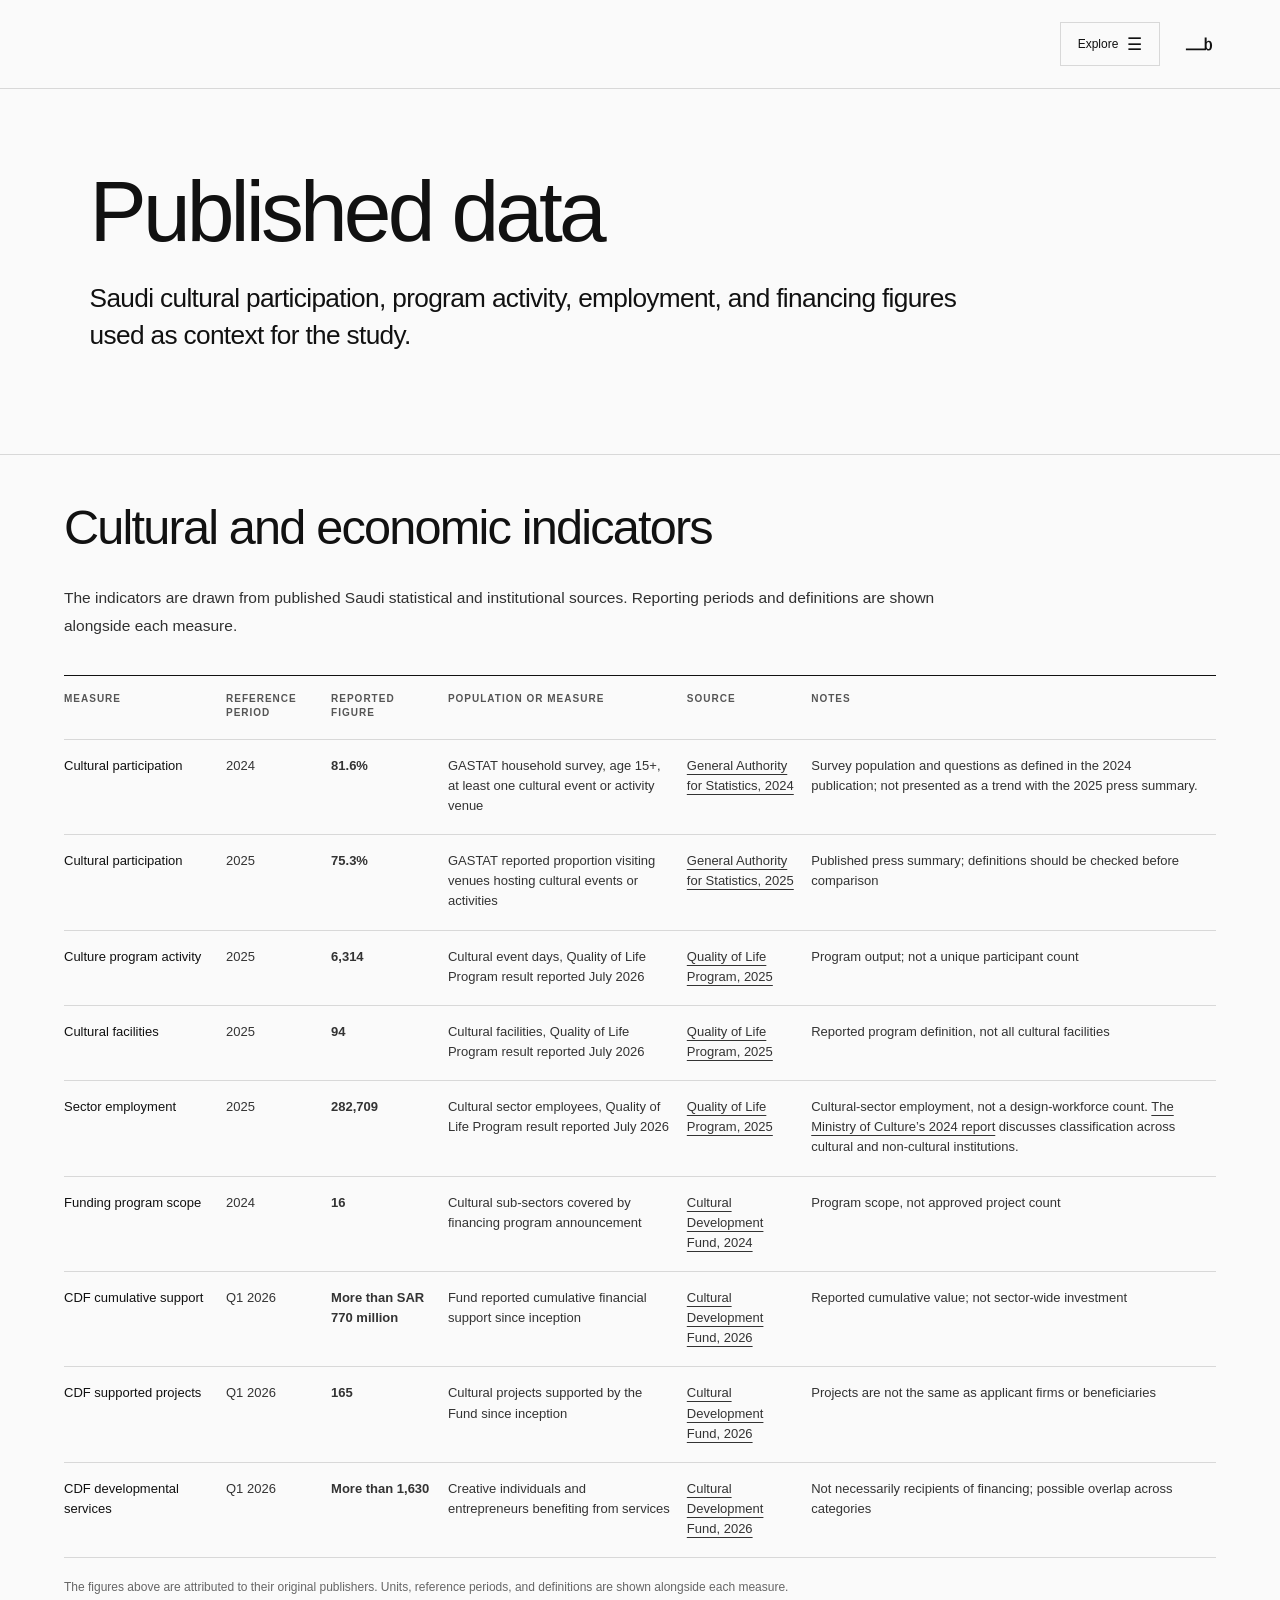
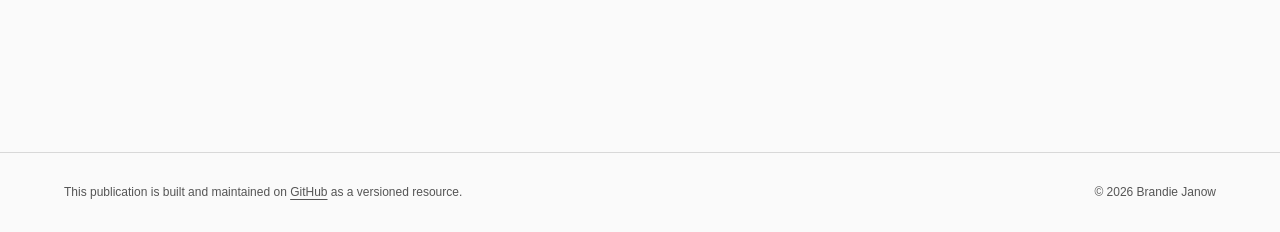
==== commit 2461f058: "Withdraw unfinished methods page and simplify research presentation" ====
--- a/evidence.html
+++ b/evidence.html
@@ -1,3 +1,3 @@
-<!doctype html><html lang="en"><head><meta charset="utf-8"><meta name="viewport" content="width=device-width, initial-scale=1"><meta name="theme-color" content="#fafafa"><meta name="description" content="Published Saudi cultural participation, program activity, employment, and financing data."><meta property="og:type" content="website"><meta property="og:title" content="Published data | Saudi Arabia’s Creative Economy"><meta property="og:description" content="Published Saudi cultural participation, program activity, employment, and financing data."><meta property="og:url" content="https://brandiejanow.github.io/Saudi-creative-sector-research/evidence.html"><link rel="canonical" href="https://brandiejanow.github.io/Saudi-creative-sector-research/evidence.html"><link rel="icon" type="image/png" href="./assets/favicon.png"><title>Published data | Saudi Arabia’s Creative Economy</title><link rel="stylesheet" href="./styles.css"></head><body><a class="skip" href="#main">Skip to content</a><header id="top" class="site-nav"><nav class="desktop-nav" aria-label="Research sections"><a href="./index.html">Overview</a><a href="./research.html">Research</a><a href="./evidence.html" aria-current="page">Data</a><a href="./signals.html">Future Signals</a><a href="./methods.html">Methods</a></nav><details class="mobile-nav"><summary>Explore <span class="menu-symbol" aria-hidden="true">☰</span></summary><nav aria-label="Mobile sections"><a href="./index.html">Overview</a><a href="./research.html">Research</a><a href="./evidence.html" aria-current="page">Data</a><a href="./signals.html">Future Signals</a><a href="./methods.html">Methods</a></nav></details><a class="name" href="https://www.brandiejanow.com/" aria-label="Personal website"><img src="./assets/b-logo.svg" alt=""></a></header><main id="main"><section class="hero compact-hero journal-hero"><h1>Published data</h1><p class="intro">Saudi cultural participation, program activity, employment, and financing figures used as context for the study.</p></section><div class="research-sections">
+<!doctype html><html lang="en"><head><meta charset="utf-8"><meta name="viewport" content="width=device-width, initial-scale=1"><meta name="theme-color" content="#fafafa"><meta name="description" content="Published Saudi cultural participation, program activity, employment, and financing data."><meta property="og:type" content="website"><meta property="og:title" content="Published data | Saudi Arabia’s Creative Economy"><meta property="og:description" content="Published Saudi cultural participation, program activity, employment, and financing data."><meta property="og:url" content="https://brandiejanow.github.io/Saudi-creative-sector-research/evidence.html"><link rel="canonical" href="https://brandiejanow.github.io/Saudi-creative-sector-research/evidence.html"><link rel="icon" type="image/png" href="./assets/favicon.png"><title>Published data | Saudi Arabia’s Creative Economy</title><link rel="stylesheet" href="./styles.css"></head><body><a class="skip" href="#main">Skip to content</a><header id="top" class="site-nav"><nav class="desktop-nav" aria-label="Research sections"><a href="./index.html">Overview</a><a href="./research.html">Research</a><a href="./evidence.html" aria-current="page">Data</a><a href="./signals.html">Future Signals</a></nav><details class="mobile-nav"><summary>Explore <span class="menu-symbol" aria-hidden="true">☰</span></summary><nav aria-label="Mobile sections"><a href="./index.html">Overview</a><a href="./research.html">Research</a><a href="./evidence.html" aria-current="page">Data</a><a href="./signals.html">Future Signals</a></nav></details><a class="name" href="https://www.brandiejanow.com/" aria-label="Personal website"><img src="./assets/b-logo.svg" alt=""></a></header><main id="main"><section class="hero compact-hero journal-hero"><h1>Published data</h1><p class="intro">Saudi cultural participation, program activity, employment, and financing figures used as context for the study.</p></section><div class="research-sections">
 <section class="research-section"><h2>Cultural and economic indicators</h2><p>The indicators are drawn from published Saudi statistical and institutional sources. Reporting periods and definitions are shown alongside each measure.</p><div class="table-wrap"><table class="journal-table"><thead><tr><th scope="col">Measure</th><th scope="col">Reference period</th><th scope="col">Reported figure</th><th scope="col">Population or measure</th><th scope="col">Source</th><th scope="col">Notes</th></tr></thead><tbody><tr><th scope="row">Cultural participation</th><td>2024</td><td><strong>81.6%</strong></td><td>GASTAT household survey, age 15+, at least one cultural event or activity venue</td><td><a href="https://www.stats.gov.sa/en/statistics-tabs?category=127333&amp;periodicity=120156&amp;tab=436312">General Authority for Statistics, 2024</a></td><td>Survey population and questions as defined in the 2024 publication; not presented as a trend with the 2025 press summary.</td></tr><tr><th scope="row">Cultural participation</th><td>2025</td><td><strong>75.3%</strong></td><td>GASTAT reported proportion visiting venues hosting cultural events or activities</td><td><a href="https://www.spa.gov.sa/en/N2623352">General Authority for Statistics, 2025</a></td><td>Published press summary; definitions should be checked before comparison</td></tr><tr><th scope="row">Culture program activity</th><td>2025</td><td><strong>6,314</strong></td><td>Cultural event days, Quality of Life Program result reported July 2026</td><td><a href="https://www.spa.gov.sa/en/N2641724">Quality of Life Program, 2025</a></td><td>Program output; not a unique participant count</td></tr><tr><th scope="row">Cultural facilities</th><td>2025</td><td><strong>94</strong></td><td>Cultural facilities, Quality of Life Program result reported July 2026</td><td><a href="https://www.spa.gov.sa/en/N2641724">Quality of Life Program, 2025</a></td><td>Reported program definition, not all cultural facilities</td></tr><tr><th scope="row">Sector employment</th><td>2025</td><td><strong>282,709</strong></td><td>Cultural sector employees, Quality of Life Program result reported July 2026</td><td><a href="https://www.spa.gov.sa/en/N2641724">Quality of Life Program, 2025</a></td><td>Cultural-sector employment, not a design-workforce count. <a href="https://www.moc.gov.sa/-/media/Project/Ministries/Moc/Publications/The-report-on-the-state-of-culture-2024.pdf">The Ministry of Culture’s 2024 report</a> discusses classification across cultural and non-cultural institutions.</td></tr><tr><th scope="row">Funding program scope</th><td>2024</td><td><strong>16</strong></td><td>Cultural sub-sectors covered by financing program announcement</td><td><a href="https://www.spa.gov.sa/N2159101">Cultural Development Fund, 2024</a></td><td>Program scope, not approved project count</td></tr><tr><th scope="row">CDF cumulative support</th><td>Q1 2026</td><td><strong>More than SAR 770 million</strong></td><td>Fund reported cumulative financial support since inception</td><td><a href="https://www.spa.gov.sa/en/N2553881">Cultural Development Fund, 2026</a></td><td>Reported cumulative value; not sector-wide investment</td></tr><tr><th scope="row">CDF supported projects</th><td>Q1 2026</td><td><strong>165</strong></td><td>Cultural projects supported by the Fund since inception</td><td><a href="https://www.spa.gov.sa/en/N2553881">Cultural Development Fund, 2026</a></td><td>Projects are not the same as applicant firms or beneficiaries</td></tr><tr><th scope="row">CDF developmental services</th><td>Q1 2026</td><td><strong>More than 1,630</strong></td><td>Creative individuals and entrepreneurs benefiting from services</td><td><a href="https://www.spa.gov.sa/en/N2553881">Cultural Development Fund, 2026</a></td><td>Not necessarily recipients of financing; possible overlap across categories</td></tr></tbody></table></div><p class="caption-text">The figures above are attributed to their original publishers. Units, reference periods, and definitions are shown alongside each measure.</p></section>
-</div></main><footer class="research-footer"><p>This publication is built and maintained on <a href="https://github.com/brandiejanow/Saudi-creative-sector-research">GitHub</a> as a versioned public resource.</p><p>© 2026 Brandie Janow</p></footer></body></html>+</div></main><footer class="research-footer"><p>This publication is built and maintained on <a href="https://github.com/brandiejanow/Saudi-creative-sector-research">GitHub</a> as a versioned resource.</p><p>© 2026 Brandie Janow</p></footer></body></html>
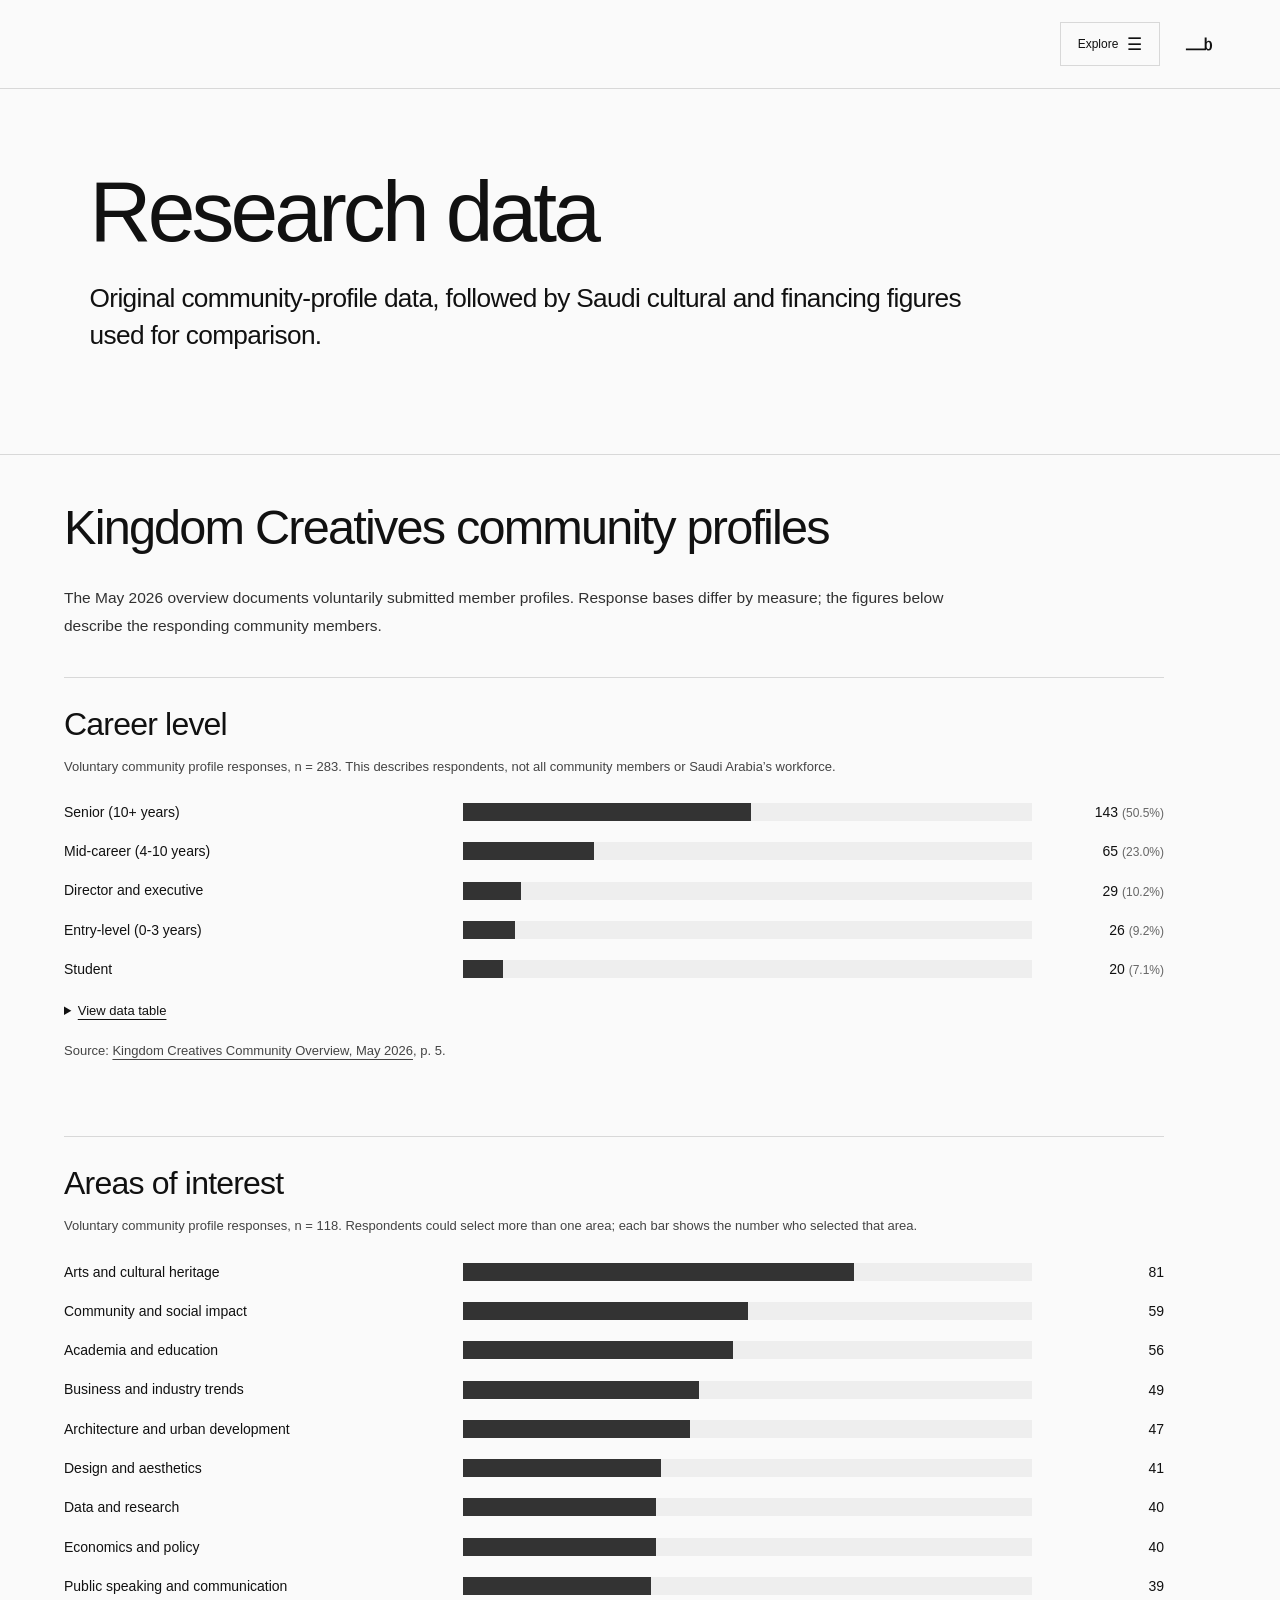
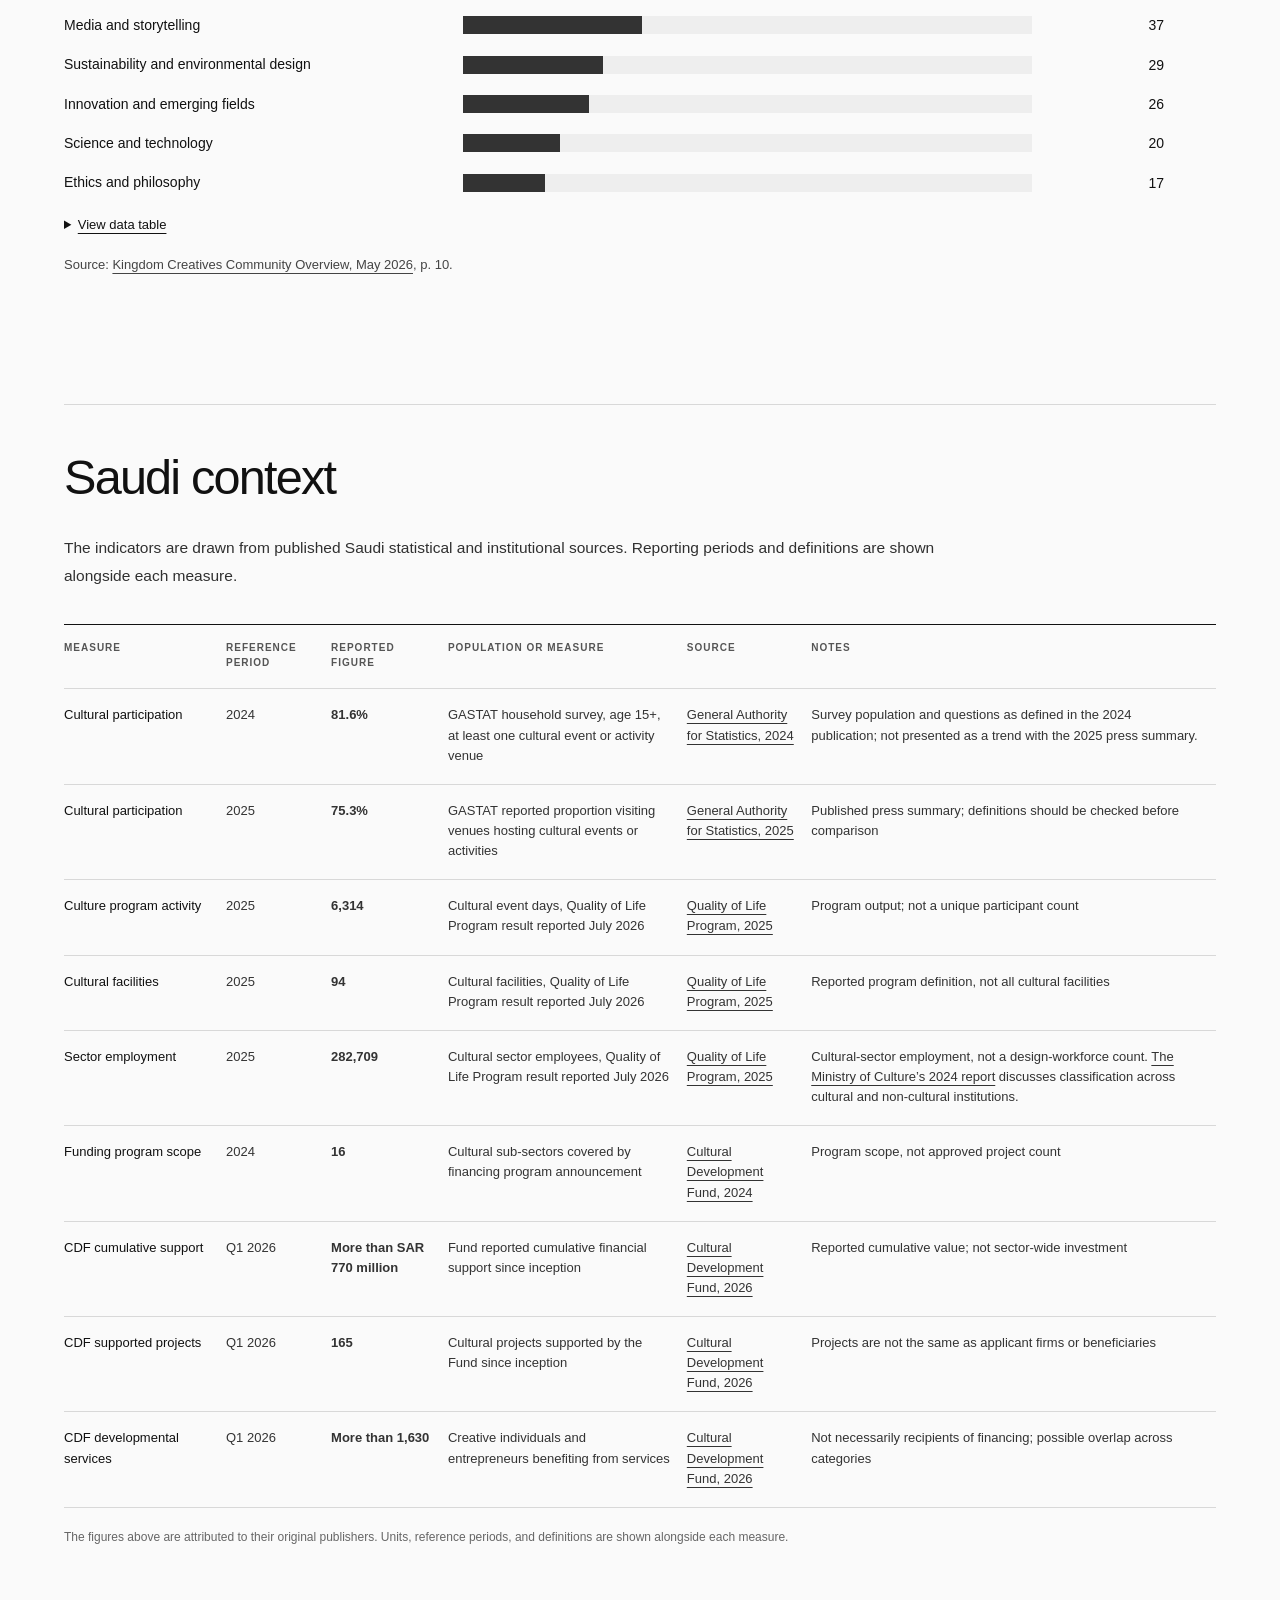
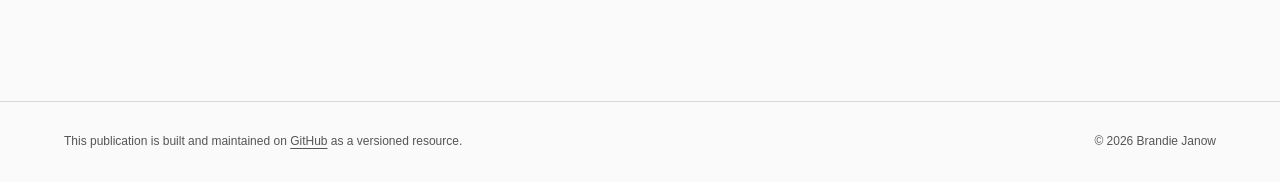
==== commit fd88aa72: "Publish original community data charts and authored research outputs" ====
--- a/evidence.html
+++ b/evidence.html
@@ -1,3 +1,58 @@
-<!doctype html><html lang="en"><head><meta charset="utf-8"><meta name="viewport" content="width=device-width, initial-scale=1"><meta name="theme-color" content="#fafafa"><meta name="description" content="Published Saudi cultural participation, program activity, employment, and financing data."><meta property="og:type" content="website"><meta property="og:title" content="Published data | Saudi Arabia’s Creative Economy"><meta property="og:description" content="Published Saudi cultural participation, program activity, employment, and financing data."><meta property="og:url" content="https://brandiejanow.github.io/Saudi-creative-sector-research/evidence.html"><link rel="canonical" href="https://brandiejanow.github.io/Saudi-creative-sector-research/evidence.html"><link rel="icon" type="image/png" href="./assets/favicon.png"><title>Published data | Saudi Arabia’s Creative Economy</title><link rel="stylesheet" href="./styles.css"></head><body><a class="skip" href="#main">Skip to content</a><header id="top" class="site-nav"><nav class="desktop-nav" aria-label="Research sections"><a href="./index.html">Overview</a><a href="./research.html">Research</a><a href="./evidence.html" aria-current="page">Data</a><a href="./signals.html">Future Signals</a></nav><details class="mobile-nav"><summary>Explore <span class="menu-symbol" aria-hidden="true">☰</span></summary><nav aria-label="Mobile sections"><a href="./index.html">Overview</a><a href="./research.html">Research</a><a href="./evidence.html" aria-current="page">Data</a><a href="./signals.html">Future Signals</a></nav></details><a class="name" href="https://www.brandiejanow.com/" aria-label="Personal website"><img src="./assets/b-logo.svg" alt=""></a></header><main id="main"><section class="hero compact-hero journal-hero"><h1>Published data</h1><p class="intro">Saudi cultural participation, program activity, employment, and financing figures used as context for the study.</p></section><div class="research-sections">
-<section class="research-section"><h2>Cultural and economic indicators</h2><p>The indicators are drawn from published Saudi statistical and institutional sources. Reporting periods and definitions are shown alongside each measure.</p><div class="table-wrap"><table class="journal-table"><thead><tr><th scope="col">Measure</th><th scope="col">Reference period</th><th scope="col">Reported figure</th><th scope="col">Population or measure</th><th scope="col">Source</th><th scope="col">Notes</th></tr></thead><tbody><tr><th scope="row">Cultural participation</th><td>2024</td><td><strong>81.6%</strong></td><td>GASTAT household survey, age 15+, at least one cultural event or activity venue</td><td><a href="https://www.stats.gov.sa/en/statistics-tabs?category=127333&amp;periodicity=120156&amp;tab=436312">General Authority for Statistics, 2024</a></td><td>Survey population and questions as defined in the 2024 publication; not presented as a trend with the 2025 press summary.</td></tr><tr><th scope="row">Cultural participation</th><td>2025</td><td><strong>75.3%</strong></td><td>GASTAT reported proportion visiting venues hosting cultural events or activities</td><td><a href="https://www.spa.gov.sa/en/N2623352">General Authority for Statistics, 2025</a></td><td>Published press summary; definitions should be checked before comparison</td></tr><tr><th scope="row">Culture program activity</th><td>2025</td><td><strong>6,314</strong></td><td>Cultural event days, Quality of Life Program result reported July 2026</td><td><a href="https://www.spa.gov.sa/en/N2641724">Quality of Life Program, 2025</a></td><td>Program output; not a unique participant count</td></tr><tr><th scope="row">Cultural facilities</th><td>2025</td><td><strong>94</strong></td><td>Cultural facilities, Quality of Life Program result reported July 2026</td><td><a href="https://www.spa.gov.sa/en/N2641724">Quality of Life Program, 2025</a></td><td>Reported program definition, not all cultural facilities</td></tr><tr><th scope="row">Sector employment</th><td>2025</td><td><strong>282,709</strong></td><td>Cultural sector employees, Quality of Life Program result reported July 2026</td><td><a href="https://www.spa.gov.sa/en/N2641724">Quality of Life Program, 2025</a></td><td>Cultural-sector employment, not a design-workforce count. <a href="https://www.moc.gov.sa/-/media/Project/Ministries/Moc/Publications/The-report-on-the-state-of-culture-2024.pdf">The Ministry of Culture’s 2024 report</a> discusses classification across cultural and non-cultural institutions.</td></tr><tr><th scope="row">Funding program scope</th><td>2024</td><td><strong>16</strong></td><td>Cultural sub-sectors covered by financing program announcement</td><td><a href="https://www.spa.gov.sa/N2159101">Cultural Development Fund, 2024</a></td><td>Program scope, not approved project count</td></tr><tr><th scope="row">CDF cumulative support</th><td>Q1 2026</td><td><strong>More than SAR 770 million</strong></td><td>Fund reported cumulative financial support since inception</td><td><a href="https://www.spa.gov.sa/en/N2553881">Cultural Development Fund, 2026</a></td><td>Reported cumulative value; not sector-wide investment</td></tr><tr><th scope="row">CDF supported projects</th><td>Q1 2026</td><td><strong>165</strong></td><td>Cultural projects supported by the Fund since inception</td><td><a href="https://www.spa.gov.sa/en/N2553881">Cultural Development Fund, 2026</a></td><td>Projects are not the same as applicant firms or beneficiaries</td></tr><tr><th scope="row">CDF developmental services</th><td>Q1 2026</td><td><strong>More than 1,630</strong></td><td>Creative individuals and entrepreneurs benefiting from services</td><td><a href="https://www.spa.gov.sa/en/N2553881">Cultural Development Fund, 2026</a></td><td>Not necessarily recipients of financing; possible overlap across categories</td></tr></tbody></table></div><p class="caption-text">The figures above are attributed to their original publishers. Units, reference periods, and definitions are shown alongside each measure.</p></section>
+<!doctype html><html lang="en"><head><meta charset="utf-8"><meta name="viewport" content="width=device-width, initial-scale=1"><meta name="theme-color" content="#fafafa"><meta name="description" content="Original community-profile data and comparative Saudi cultural and financing measures."><meta property="og:type" content="website"><meta property="og:title" content="Research data | Saudi Arabia’s Creative Economy"><meta property="og:description" content="Original community-profile data and comparative Saudi cultural and financing measures."><meta property="og:url" content="https://brandiejanow.github.io/Saudi-creative-sector-research/evidence.html"><link rel="canonical" href="https://brandiejanow.github.io/Saudi-creative-sector-research/evidence.html"><link rel="icon" type="image/png" href="./assets/favicon.png"><title>Research data | Saudi Arabia’s Creative Economy</title><link rel="stylesheet" href="./styles.css"></head><body><a class="skip" href="#main">Skip to content</a><header id="top" class="site-nav"><nav class="desktop-nav" aria-label="Research sections"><a href="./index.html">Overview</a><a href="./research.html">Research</a><a href="./evidence.html" aria-current="page">Data</a><a href="./signals.html">Future Signals</a></nav><details class="mobile-nav"><summary>Explore <span class="menu-symbol" aria-hidden="true">☰</span></summary><nav aria-label="Mobile sections"><a href="./index.html">Overview</a><a href="./research.html">Research</a><a href="./evidence.html" aria-current="page">Data</a><a href="./signals.html">Future Signals</a></nav></details><a class="name" href="https://www.brandiejanow.com/" aria-label="Personal website"><img src="./assets/b-logo.svg" alt=""></a></header><main id="main"><section class="hero compact-hero journal-hero"><h1>Research data</h1><p class="intro">Original community-profile data, followed by Saudi cultural and financing figures used for comparison.</p></section><div class="research-sections">
+<section class="research-section" id="community-profiles"><h2>Kingdom Creatives community profiles</h2><p>The May 2026 overview documents voluntarily submitted member profiles. Response bases differ by measure; the figures below describe the responding community members.</p><figure class="data-figure" id="career-level" aria-labelledby="career-level-title">
+<h3 id="career-level-title">Career level</h3>
+<p class="chart-context">Voluntary community profile responses, n = 283. This describes respondents, not all community members or Saudi Arabia’s workforce.</p>
+<ul class="bar-chart" aria-label="Career level, number of respondents">
+<li class="bar-row"><span class="bar-label">Senior (10+ years)</span><span class="bar-track" aria-hidden="true"><span class="bar-fill" style="width:50.530%"></span></span><span class="bar-value">143 <span>(50.5%)</span></span></li>
+<li class="bar-row"><span class="bar-label">Mid-career (4-10 years)</span><span class="bar-track" aria-hidden="true"><span class="bar-fill" style="width:22.968%"></span></span><span class="bar-value">65 <span>(23.0%)</span></span></li>
+<li class="bar-row"><span class="bar-label">Director and executive</span><span class="bar-track" aria-hidden="true"><span class="bar-fill" style="width:10.247%"></span></span><span class="bar-value">29 <span>(10.2%)</span></span></li>
+<li class="bar-row"><span class="bar-label">Entry-level (0-3 years)</span><span class="bar-track" aria-hidden="true"><span class="bar-fill" style="width:9.187%"></span></span><span class="bar-value">26 <span>(9.2%)</span></span></li>
+<li class="bar-row"><span class="bar-label">Student</span><span class="bar-track" aria-hidden="true"><span class="bar-fill" style="width:7.067%"></span></span><span class="bar-value">20 <span>(7.1%)</span></span></li>
+</ul>
+<details class="chart-table"><summary>View data table</summary><div class="table-wrap"><table class="journal-table"><caption>Career level. 283 responses.</caption><thead><tr><th scope="col">Category</th><th scope="col">Respondents</th><th scope="col">Percent</th></tr></thead><tbody>
+<tr><th scope="row">Senior (10+ years)</th><td>143</td><td>50.5%</td></tr>
+<tr><th scope="row">Mid-career (4-10 years)</th><td>65</td><td>23.0%</td></tr>
+<tr><th scope="row">Director and executive</th><td>29</td><td>10.2%</td></tr>
+<tr><th scope="row">Entry-level (0-3 years)</th><td>26</td><td>9.2%</td></tr>
+<tr><th scope="row">Student</th><td>20</td><td>7.1%</td></tr>
+</tbody></table></div></details>
+<figcaption>Source: <a href="https://kingdomcreatives.lemonsqueezy.com/">Kingdom Creatives Community Overview, May 2026</a>, p. 5.</figcaption>
+</figure><figure class="data-figure" id="areas-of-interest" aria-labelledby="areas-of-interest-title">
+<h3 id="areas-of-interest-title">Areas of interest</h3>
+<p class="chart-context">Voluntary community profile responses, n = 118. Respondents could select more than one area; each bar shows the number who selected that area.</p>
+<ul class="bar-chart" aria-label="Areas of interest, number of respondents">
+<li class="bar-row"><span class="bar-label">Arts and cultural heritage</span><span class="bar-track" aria-hidden="true"><span class="bar-fill" style="width:68.644%"></span></span><span class="bar-value">81</span></li>
+<li class="bar-row"><span class="bar-label">Community and social impact</span><span class="bar-track" aria-hidden="true"><span class="bar-fill" style="width:50.000%"></span></span><span class="bar-value">59</span></li>
+<li class="bar-row"><span class="bar-label">Academia and education</span><span class="bar-track" aria-hidden="true"><span class="bar-fill" style="width:47.458%"></span></span><span class="bar-value">56</span></li>
+<li class="bar-row"><span class="bar-label">Business and industry trends</span><span class="bar-track" aria-hidden="true"><span class="bar-fill" style="width:41.525%"></span></span><span class="bar-value">49</span></li>
+<li class="bar-row"><span class="bar-label">Architecture and urban development</span><span class="bar-track" aria-hidden="true"><span class="bar-fill" style="width:39.831%"></span></span><span class="bar-value">47</span></li>
+<li class="bar-row"><span class="bar-label">Design and aesthetics</span><span class="bar-track" aria-hidden="true"><span class="bar-fill" style="width:34.746%"></span></span><span class="bar-value">41</span></li>
+<li class="bar-row"><span class="bar-label">Data and research</span><span class="bar-track" aria-hidden="true"><span class="bar-fill" style="width:33.898%"></span></span><span class="bar-value">40</span></li>
+<li class="bar-row"><span class="bar-label">Economics and policy</span><span class="bar-track" aria-hidden="true"><span class="bar-fill" style="width:33.898%"></span></span><span class="bar-value">40</span></li>
+<li class="bar-row"><span class="bar-label">Public speaking and communication</span><span class="bar-track" aria-hidden="true"><span class="bar-fill" style="width:33.051%"></span></span><span class="bar-value">39</span></li>
+<li class="bar-row"><span class="bar-label">Media and storytelling</span><span class="bar-track" aria-hidden="true"><span class="bar-fill" style="width:31.356%"></span></span><span class="bar-value">37</span></li>
+<li class="bar-row"><span class="bar-label">Sustainability and environmental design</span><span class="bar-track" aria-hidden="true"><span class="bar-fill" style="width:24.576%"></span></span><span class="bar-value">29</span></li>
+<li class="bar-row"><span class="bar-label">Innovation and emerging fields</span><span class="bar-track" aria-hidden="true"><span class="bar-fill" style="width:22.034%"></span></span><span class="bar-value">26</span></li>
+<li class="bar-row"><span class="bar-label">Science and technology</span><span class="bar-track" aria-hidden="true"><span class="bar-fill" style="width:16.949%"></span></span><span class="bar-value">20</span></li>
+<li class="bar-row"><span class="bar-label">Ethics and philosophy</span><span class="bar-track" aria-hidden="true"><span class="bar-fill" style="width:14.407%"></span></span><span class="bar-value">17</span></li>
+</ul>
+<details class="chart-table"><summary>View data table</summary><div class="table-wrap"><table class="journal-table"><caption>Areas of interest. 118 responses.</caption><thead><tr><th scope="col">Category</th><th scope="col">Respondents</th></tr></thead><tbody>
+<tr><th scope="row">Arts and cultural heritage</th><td>81</td></tr>
+<tr><th scope="row">Community and social impact</th><td>59</td></tr>
+<tr><th scope="row">Academia and education</th><td>56</td></tr>
+<tr><th scope="row">Business and industry trends</th><td>49</td></tr>
+<tr><th scope="row">Architecture and urban development</th><td>47</td></tr>
+<tr><th scope="row">Design and aesthetics</th><td>41</td></tr>
+<tr><th scope="row">Data and research</th><td>40</td></tr>
+<tr><th scope="row">Economics and policy</th><td>40</td></tr>
+<tr><th scope="row">Public speaking and communication</th><td>39</td></tr>
+<tr><th scope="row">Media and storytelling</th><td>37</td></tr>
+<tr><th scope="row">Sustainability and environmental design</th><td>29</td></tr>
+<tr><th scope="row">Innovation and emerging fields</th><td>26</td></tr>
+<tr><th scope="row">Science and technology</th><td>20</td></tr>
+<tr><th scope="row">Ethics and philosophy</th><td>17</td></tr>
+</tbody></table></div></details>
+<figcaption>Source: <a href="https://kingdomcreatives.lemonsqueezy.com/">Kingdom Creatives Community Overview, May 2026</a>, p. 10.</figcaption>
+</figure></section>
+<section class="research-section" id="saudi-context"><h2>Saudi context</h2><p>The indicators are drawn from published Saudi statistical and institutional sources. Reporting periods and definitions are shown alongside each measure.</p><div class="table-wrap"><table class="journal-table"><thead><tr><th scope="col">Measure</th><th scope="col">Reference period</th><th scope="col">Reported figure</th><th scope="col">Population or measure</th><th scope="col">Source</th><th scope="col">Notes</th></tr></thead><tbody><tr><th scope="row">Cultural participation</th><td>2024</td><td><strong>81.6%</strong></td><td>GASTAT household survey, age 15+, at least one cultural event or activity venue</td><td><a href="https://www.stats.gov.sa/en/statistics-tabs?category=127333&amp;periodicity=120156&amp;tab=436312">General Authority for Statistics, 2024</a></td><td>Survey population and questions as defined in the 2024 publication; not presented as a trend with the 2025 press summary.</td></tr><tr><th scope="row">Cultural participation</th><td>2025</td><td><strong>75.3%</strong></td><td>GASTAT reported proportion visiting venues hosting cultural events or activities</td><td><a href="https://www.spa.gov.sa/en/N2623352">General Authority for Statistics, 2025</a></td><td>Published press summary; definitions should be checked before comparison</td></tr><tr><th scope="row">Culture program activity</th><td>2025</td><td><strong>6,314</strong></td><td>Cultural event days, Quality of Life Program result reported July 2026</td><td><a href="https://www.spa.gov.sa/en/N2641724">Quality of Life Program, 2025</a></td><td>Program output; not a unique participant count</td></tr><tr><th scope="row">Cultural facilities</th><td>2025</td><td><strong>94</strong></td><td>Cultural facilities, Quality of Life Program result reported July 2026</td><td><a href="https://www.spa.gov.sa/en/N2641724">Quality of Life Program, 2025</a></td><td>Reported program definition, not all cultural facilities</td></tr><tr><th scope="row">Sector employment</th><td>2025</td><td><strong>282,709</strong></td><td>Cultural sector employees, Quality of Life Program result reported July 2026</td><td><a href="https://www.spa.gov.sa/en/N2641724">Quality of Life Program, 2025</a></td><td>Cultural-sector employment, not a design-workforce count. <a href="https://www.moc.gov.sa/-/media/Project/Ministries/Moc/Publications/The-report-on-the-state-of-culture-2024.pdf">The Ministry of Culture’s 2024 report</a> discusses classification across cultural and non-cultural institutions.</td></tr><tr><th scope="row">Funding program scope</th><td>2024</td><td><strong>16</strong></td><td>Cultural sub-sectors covered by financing program announcement</td><td><a href="https://www.spa.gov.sa/N2159101">Cultural Development Fund, 2024</a></td><td>Program scope, not approved project count</td></tr><tr><th scope="row">CDF cumulative support</th><td>Q1 2026</td><td><strong>More than SAR 770 million</strong></td><td>Fund reported cumulative financial support since inception</td><td><a href="https://www.spa.gov.sa/en/N2553881">Cultural Development Fund, 2026</a></td><td>Reported cumulative value; not sector-wide investment</td></tr><tr><th scope="row">CDF supported projects</th><td>Q1 2026</td><td><strong>165</strong></td><td>Cultural projects supported by the Fund since inception</td><td><a href="https://www.spa.gov.sa/en/N2553881">Cultural Development Fund, 2026</a></td><td>Projects are not the same as applicant firms or beneficiaries</td></tr><tr><th scope="row">CDF developmental services</th><td>Q1 2026</td><td><strong>More than 1,630</strong></td><td>Creative individuals and entrepreneurs benefiting from services</td><td><a href="https://www.spa.gov.sa/en/N2553881">Cultural Development Fund, 2026</a></td><td>Not necessarily recipients of financing; possible overlap across categories</td></tr></tbody></table></div><p class="caption-text">The figures above are attributed to their original publishers. Units, reference periods, and definitions are shown alongside each measure.</p></section>
 </div></main><footer class="research-footer"><p>This publication is built and maintained on <a href="https://github.com/brandiejanow/Saudi-creative-sector-research">GitHub</a> as a versioned resource.</p><p>© 2026 Brandie Janow</p></footer></body></html>
--- a/styles.css
+++ b/styles.css
@@ -262,3 +262,35 @@
 .history-content p{font-size:14.5px;line-height:1.8;max-width:740px;margin:0;color:#383838}
 @media(max-width:760px){.research-history-list li{grid-template-columns:105px minmax(0,1fr);column-gap:26px;padding:29px 0 33px}.history-date{font-size:26px}}
 @media(max-width:520px){.research-history-list li{grid-template-columns:1fr;row-gap:14px;padding:29px 0 34px}.history-date{font-size:29px}.history-content h3{margin-bottom:9px}}
+
+/* Original research charts: aggregate published data only. */
+.data-figure{margin:36px 0 46px;max-width:1100px;padding:28px 0;border-top:1px solid var(--line)}
+.data-figure h3{font-size:clamp(23px,2.5vw,34px);font-weight:400;letter-spacing:-.025em;margin:0 0 13px}
+.chart-context,.data-figure figcaption{font-size:13px;line-height:1.7;color:#444;max-width:900px}
+.chart-context{margin:0 0 24px}
+.bar-chart{list-style:none;padding:0;margin:24px 0}
+.bar-row{display:grid;grid-template-columns:minmax(180px,1fr) minmax(180px,1.5fr) 112px;gap:20px;align-items:center;margin:0 0 19px}
+.bar-label{font-size:14px;line-height:1.45}
+.bar-track{height:18px;background:#eee;display:block}
+.bar-fill{display:block;height:100%;background:#333}
+.bar-value{font-size:14px;font-variant-numeric:tabular-nums;white-space:nowrap;text-align:right}
+.bar-value span{color:#666;font-size:12px}
+.chart-table{margin:22px 0}
+.chart-table summary{font-size:13px;cursor:pointer;text-decoration:underline;text-underline-offset:4px}
+.chart-table caption{text-align:left;font-size:13px;padding:12px 0}
+.data-figure figcaption{margin-top:20px}
+@media(max-width:650px){
+.bar-row{grid-template-columns:minmax(0,1fr) 105px;gap:8px 14px;margin-bottom:23px}
+.bar-label{grid-column:1/-1}
+.bar-track{height:16px}
+.bar-value{grid-column:2;grid-row:auto}
+.data-figure{margin:28px 0;padding-top:24px}
+}
+
+.concept-figure{margin:36px 0 0;max-width:1100px}
+.concept-figure h3{font-size:clamp(23px,2.5vw,34px);font-weight:400;letter-spacing:-.025em;margin:0 0 18px}
+.concept-grid{display:grid;grid-template-columns:repeat(5,minmax(0,1fr));gap:12px;list-style:none;margin:0 0 20px;padding:0}
+.concept-grid li{display:flex;align-items:center;justify-content:center;min-height:105px;padding:18px 12px;border:1px solid var(--line);font-size:14px;line-height:1.5;text-align:center}
+.concept-figure figcaption{font-size:13px;line-height:1.7;color:#444}
+@media(max-width:800px){.concept-grid{grid-template-columns:repeat(2,minmax(0,1fr))}.concept-grid li:last-child{grid-column:1/-1}}
+@media(max-width:420px){.bar-row{grid-template-columns:minmax(0,1fr) 100px}.concept-grid{grid-template-columns:1fr}.concept-grid li{min-height:70px}}
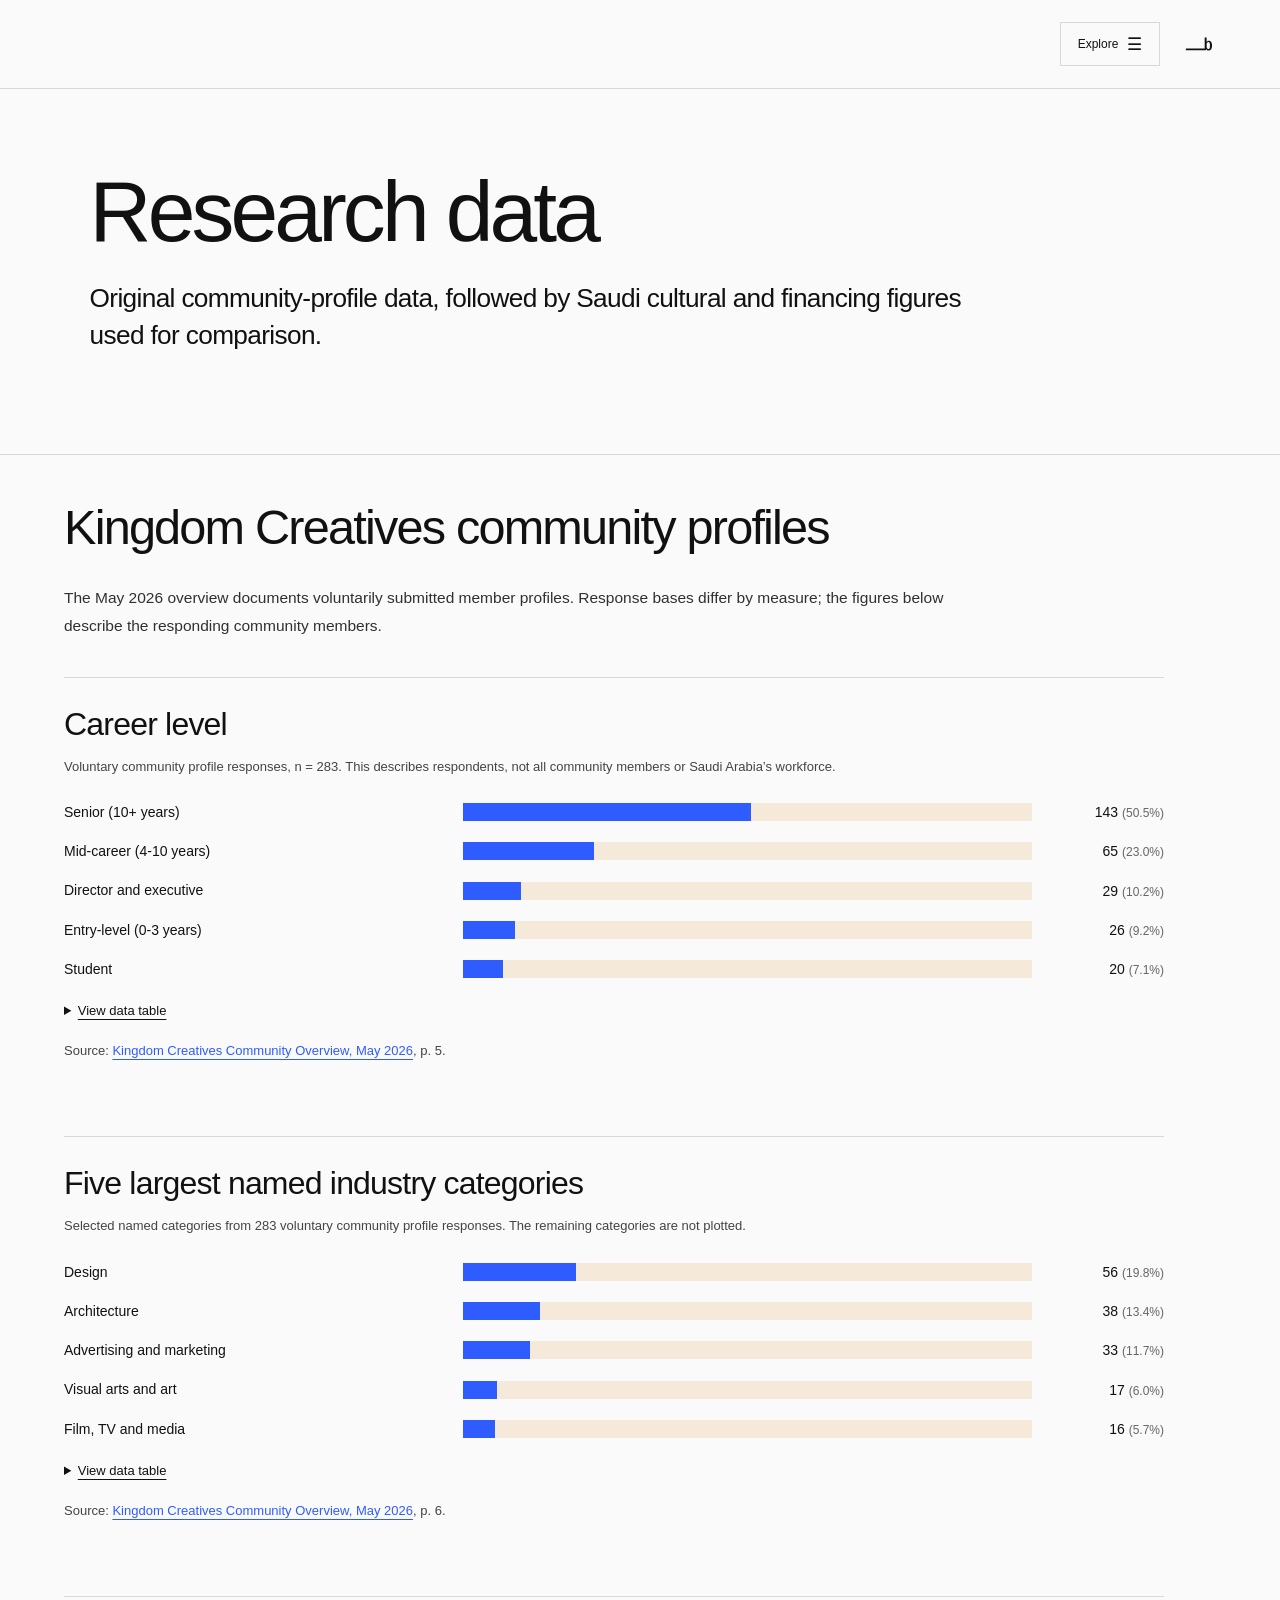
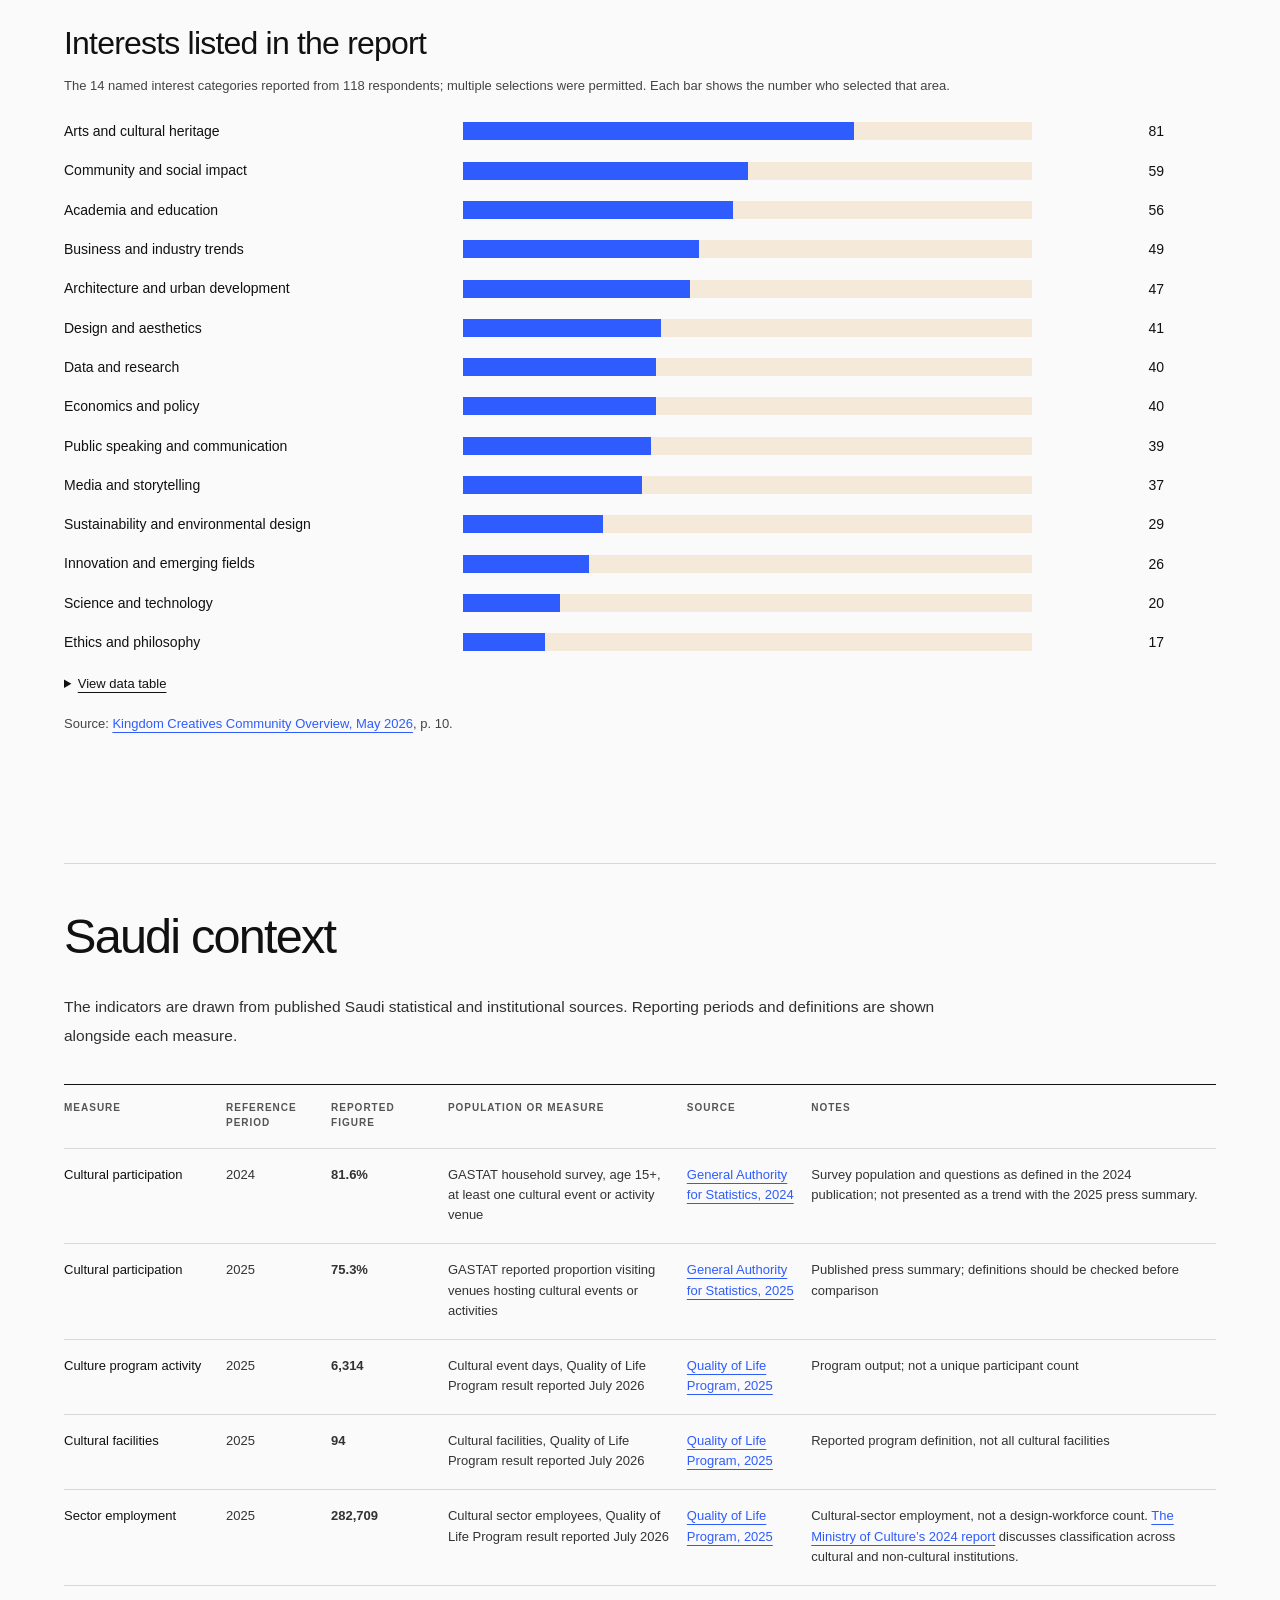
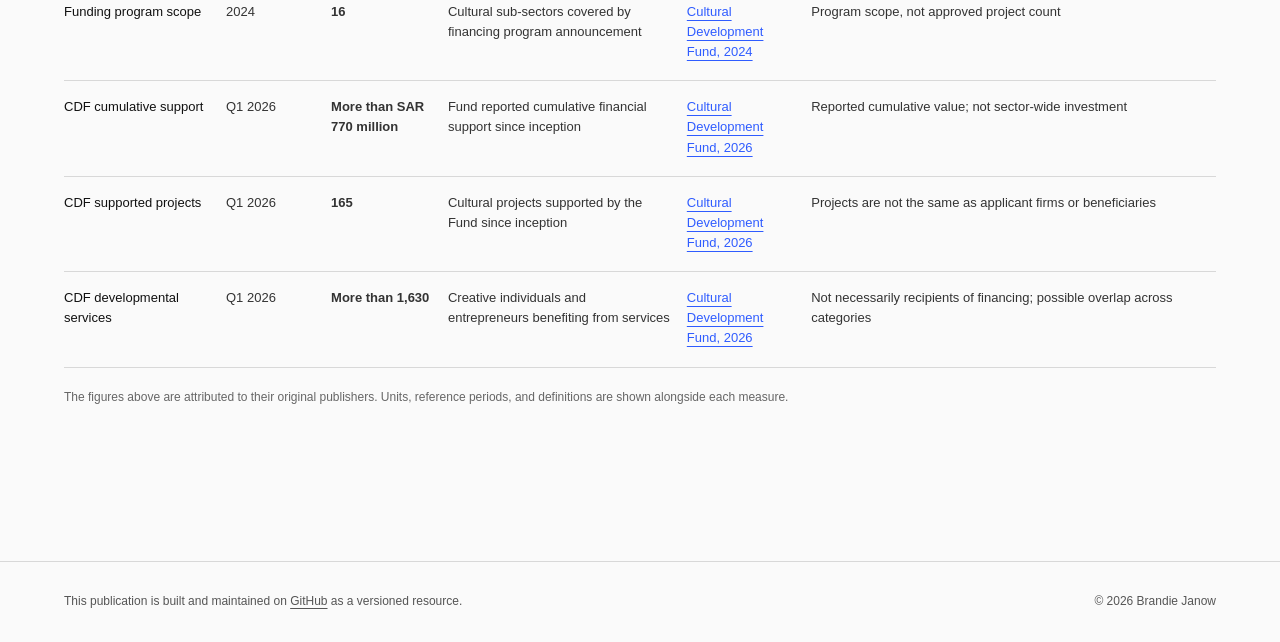
==== commit 0cbbd6e8: "Update research timeline, KoD accents, and selected published industry data" ====
--- a/evidence.html
+++ b/evidence.html
@@ -17,10 +17,29 @@
 <tr><th scope="row">Student</th><td>20</td><td>7.1%</td></tr>
 </tbody></table></div></details>
 <figcaption>Source: <a href="https://kingdomcreatives.lemonsqueezy.com/">Kingdom Creatives Community Overview, May 2026</a>, p. 5.</figcaption>
-</figure><figure class="data-figure" id="areas-of-interest" aria-labelledby="areas-of-interest-title">
-<h3 id="areas-of-interest-title">Areas of interest</h3>
-<p class="chart-context">Voluntary community profile responses, n = 118. Respondents could select more than one area; each bar shows the number who selected that area.</p>
-<ul class="bar-chart" aria-label="Areas of interest, number of respondents">
+</figure><figure class="data-figure" id="selected-industries" aria-labelledby="selected-industries-title">
+<h3 id="selected-industries-title">Five largest named industry categories</h3>
+<p class="chart-context">Selected named categories from 283 voluntary community profile responses. The remaining categories are not plotted.</p>
+<ul class="bar-chart" aria-label="Five largest named industry categories, number of respondents">
+<li class="bar-row"><span class="bar-label">Design</span><span class="bar-track" aria-hidden="true"><span class="bar-fill" style="width:19.788%"></span></span><span class="bar-value">56 <span>(19.8%)</span></span></li>
+<li class="bar-row"><span class="bar-label">Architecture</span><span class="bar-track" aria-hidden="true"><span class="bar-fill" style="width:13.428%"></span></span><span class="bar-value">38 <span>(13.4%)</span></span></li>
+<li class="bar-row"><span class="bar-label">Advertising and marketing</span><span class="bar-track" aria-hidden="true"><span class="bar-fill" style="width:11.661%"></span></span><span class="bar-value">33 <span>(11.7%)</span></span></li>
+<li class="bar-row"><span class="bar-label">Visual arts and art</span><span class="bar-track" aria-hidden="true"><span class="bar-fill" style="width:6.007%"></span></span><span class="bar-value">17 <span>(6.0%)</span></span></li>
+<li class="bar-row"><span class="bar-label">Film, TV and media</span><span class="bar-track" aria-hidden="true"><span class="bar-fill" style="width:5.654%"></span></span><span class="bar-value">16 <span>(5.7%)</span></span></li>
+</ul>
+<details class="chart-table"><summary>View data table</summary><div class="table-wrap"><table class="journal-table"><caption>Five largest named industry categories. 283 responses.</caption><thead><tr><th scope="col">Category</th><th scope="col">Respondents</th><th scope="col">Percent</th></tr></thead><tbody>
+<tr><th scope="row">Design</th><td>56</td><td>19.8%</td></tr>
+<tr><th scope="row">Architecture</th><td>38</td><td>13.4%</td></tr>
+<tr><th scope="row">Advertising and marketing</th><td>33</td><td>11.7%</td></tr>
+<tr><th scope="row">Visual arts and art</th><td>17</td><td>6.0%</td></tr>
+<tr><th scope="row">Film, TV and media</th><td>16</td><td>5.7%</td></tr>
+</tbody></table></div></details>
+<figcaption>Source: <a href="https://kingdomcreatives.lemonsqueezy.com/">Kingdom Creatives Community Overview, May 2026</a>, p. 6.</figcaption>
+</figure>
+<figure class="data-figure" id="areas-of-interest" aria-labelledby="areas-of-interest-title">
+<h3 id="areas-of-interest-title">Interests listed in the report</h3>
+<p class="chart-context">The 14 named interest categories reported from 118 respondents; multiple selections were permitted. Each bar shows the number who selected that area.</p>
+<ul class="bar-chart" aria-label="Interests listed in the report, number of respondents">
 <li class="bar-row"><span class="bar-label">Arts and cultural heritage</span><span class="bar-track" aria-hidden="true"><span class="bar-fill" style="width:68.644%"></span></span><span class="bar-value">81</span></li>
 <li class="bar-row"><span class="bar-label">Community and social impact</span><span class="bar-track" aria-hidden="true"><span class="bar-fill" style="width:50.000%"></span></span><span class="bar-value">59</span></li>
 <li class="bar-row"><span class="bar-label">Academia and education</span><span class="bar-track" aria-hidden="true"><span class="bar-fill" style="width:47.458%"></span></span><span class="bar-value">56</span></li>
@@ -36,7 +55,7 @@
 <li class="bar-row"><span class="bar-label">Science and technology</span><span class="bar-track" aria-hidden="true"><span class="bar-fill" style="width:16.949%"></span></span><span class="bar-value">20</span></li>
 <li class="bar-row"><span class="bar-label">Ethics and philosophy</span><span class="bar-track" aria-hidden="true"><span class="bar-fill" style="width:14.407%"></span></span><span class="bar-value">17</span></li>
 </ul>
-<details class="chart-table"><summary>View data table</summary><div class="table-wrap"><table class="journal-table"><caption>Areas of interest. 118 responses.</caption><thead><tr><th scope="col">Category</th><th scope="col">Respondents</th></tr></thead><tbody>
+<details class="chart-table"><summary>View data table</summary><div class="table-wrap"><table class="journal-table"><caption>Interests listed in the report. 118 responses.</caption><thead><tr><th scope="col">Category</th><th scope="col">Respondents</th></tr></thead><tbody>
 <tr><th scope="row">Arts and cultural heritage</th><td>81</td></tr>
 <tr><th scope="row">Community and social impact</th><td>59</td></tr>
 <tr><th scope="row">Academia and education</th><td>56</td></tr>
--- a/styles.css
+++ b/styles.css
@@ -294,3 +294,15 @@
 .concept-figure figcaption{font-size:13px;line-height:1.7;color:#444}
 @media(max-width:800px){.concept-grid{grid-template-columns:repeat(2,minmax(0,1fr))}.concept-grid li:last-child{grid-column:1/-1}}
 @media(max-width:420px){.bar-row{grid-template-columns:minmax(0,1fr) 100px}.concept-grid{grid-template-columns:1fr}.concept-grid li{min-height:70px}}
+
+/* Restrained accents from Knowledge-of-Design/styles.css:
+   --blue #2F5CFF and --beige #F5EADA. Typography/layout remain unchanged. */
+:root{--kod-blue:#2F5CFF;--kod-beige:#F5EADA}
+.journal-hero .eyebrow,.history-date{color:var(--kod-blue)}
+.research-sections a{color:var(--kod-blue)}
+.site-nav nav a[aria-current="page"]{color:var(--kod-blue)}
+.research-history-figure{border-top-color:var(--kod-blue)}
+.bar-fill{background:var(--kod-blue)}
+.bar-track{background:var(--kod-beige)}
+.concept-grid li{border-top:3px solid var(--kod-blue)}
+.site-nav a:focus-visible,.research-sections a:focus-visible,.chart-table summary:focus-visible{outline:2px solid var(--kod-blue);outline-offset:5px}
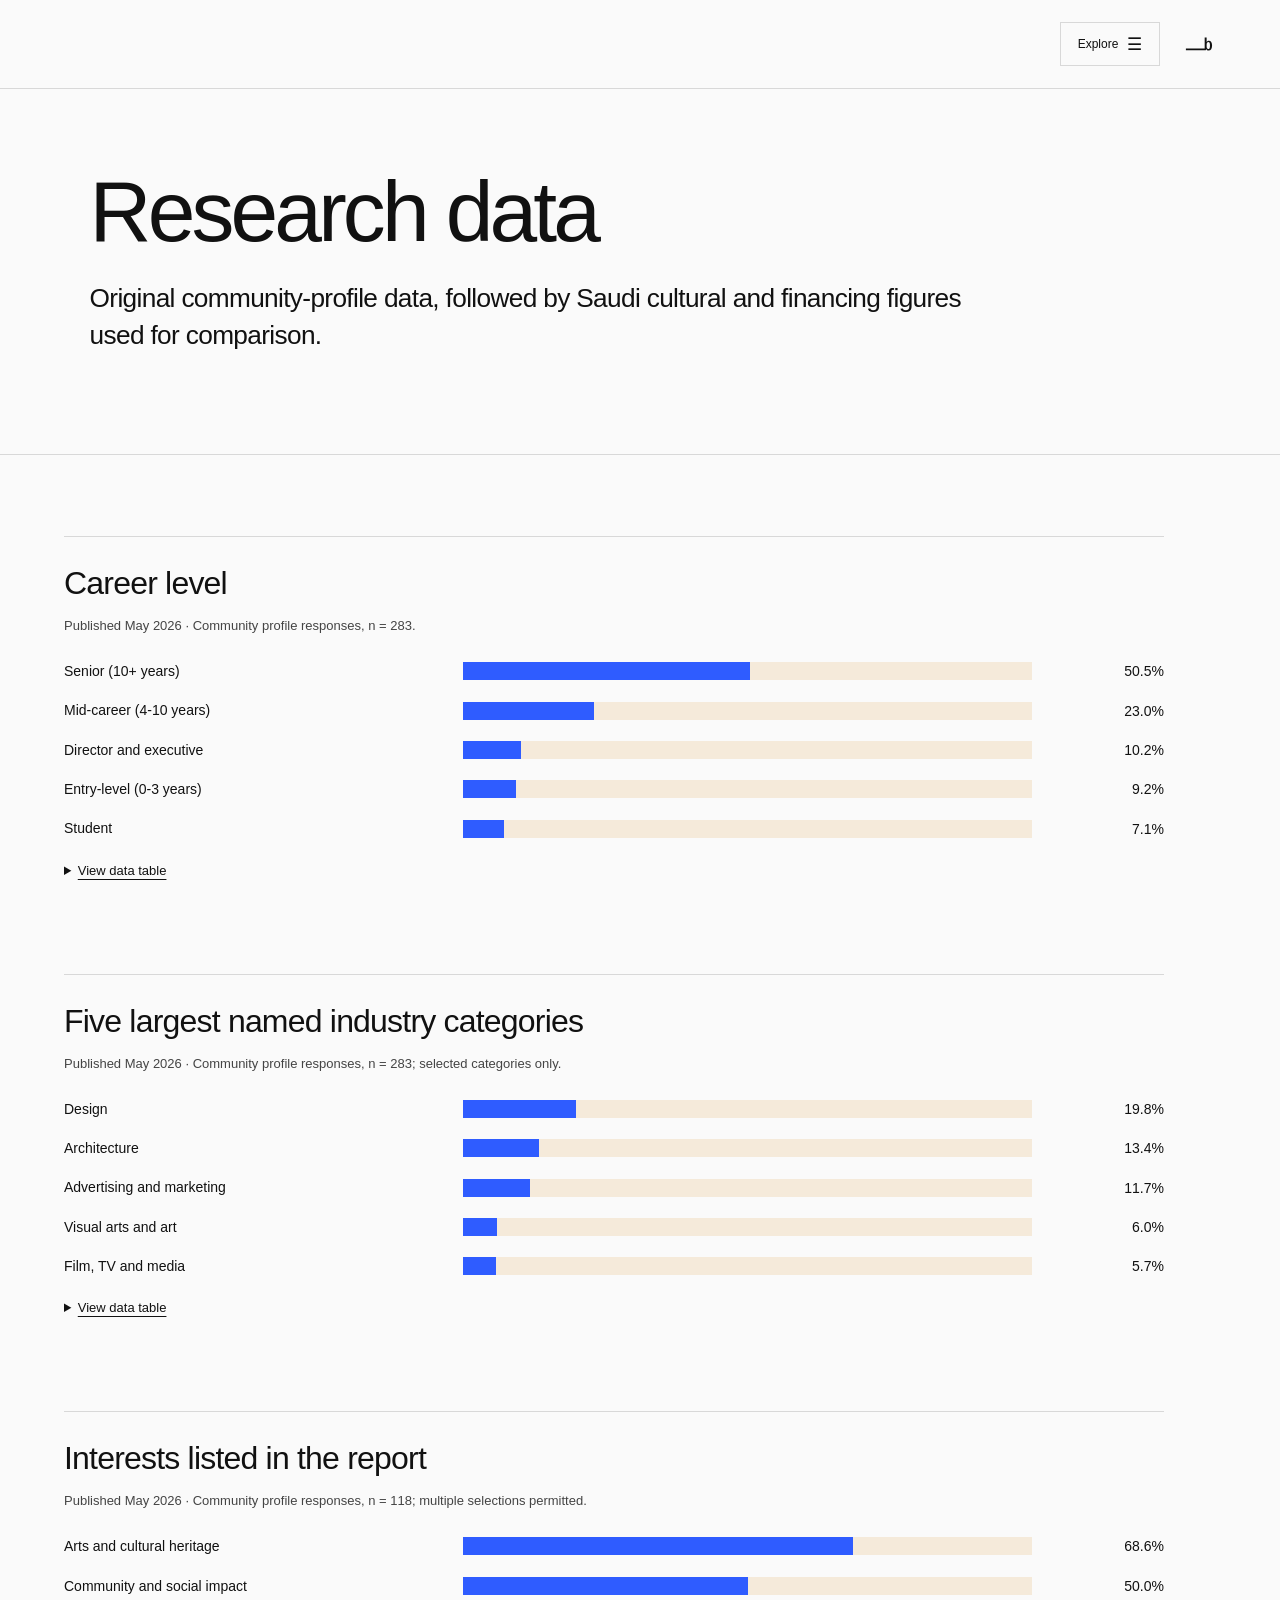
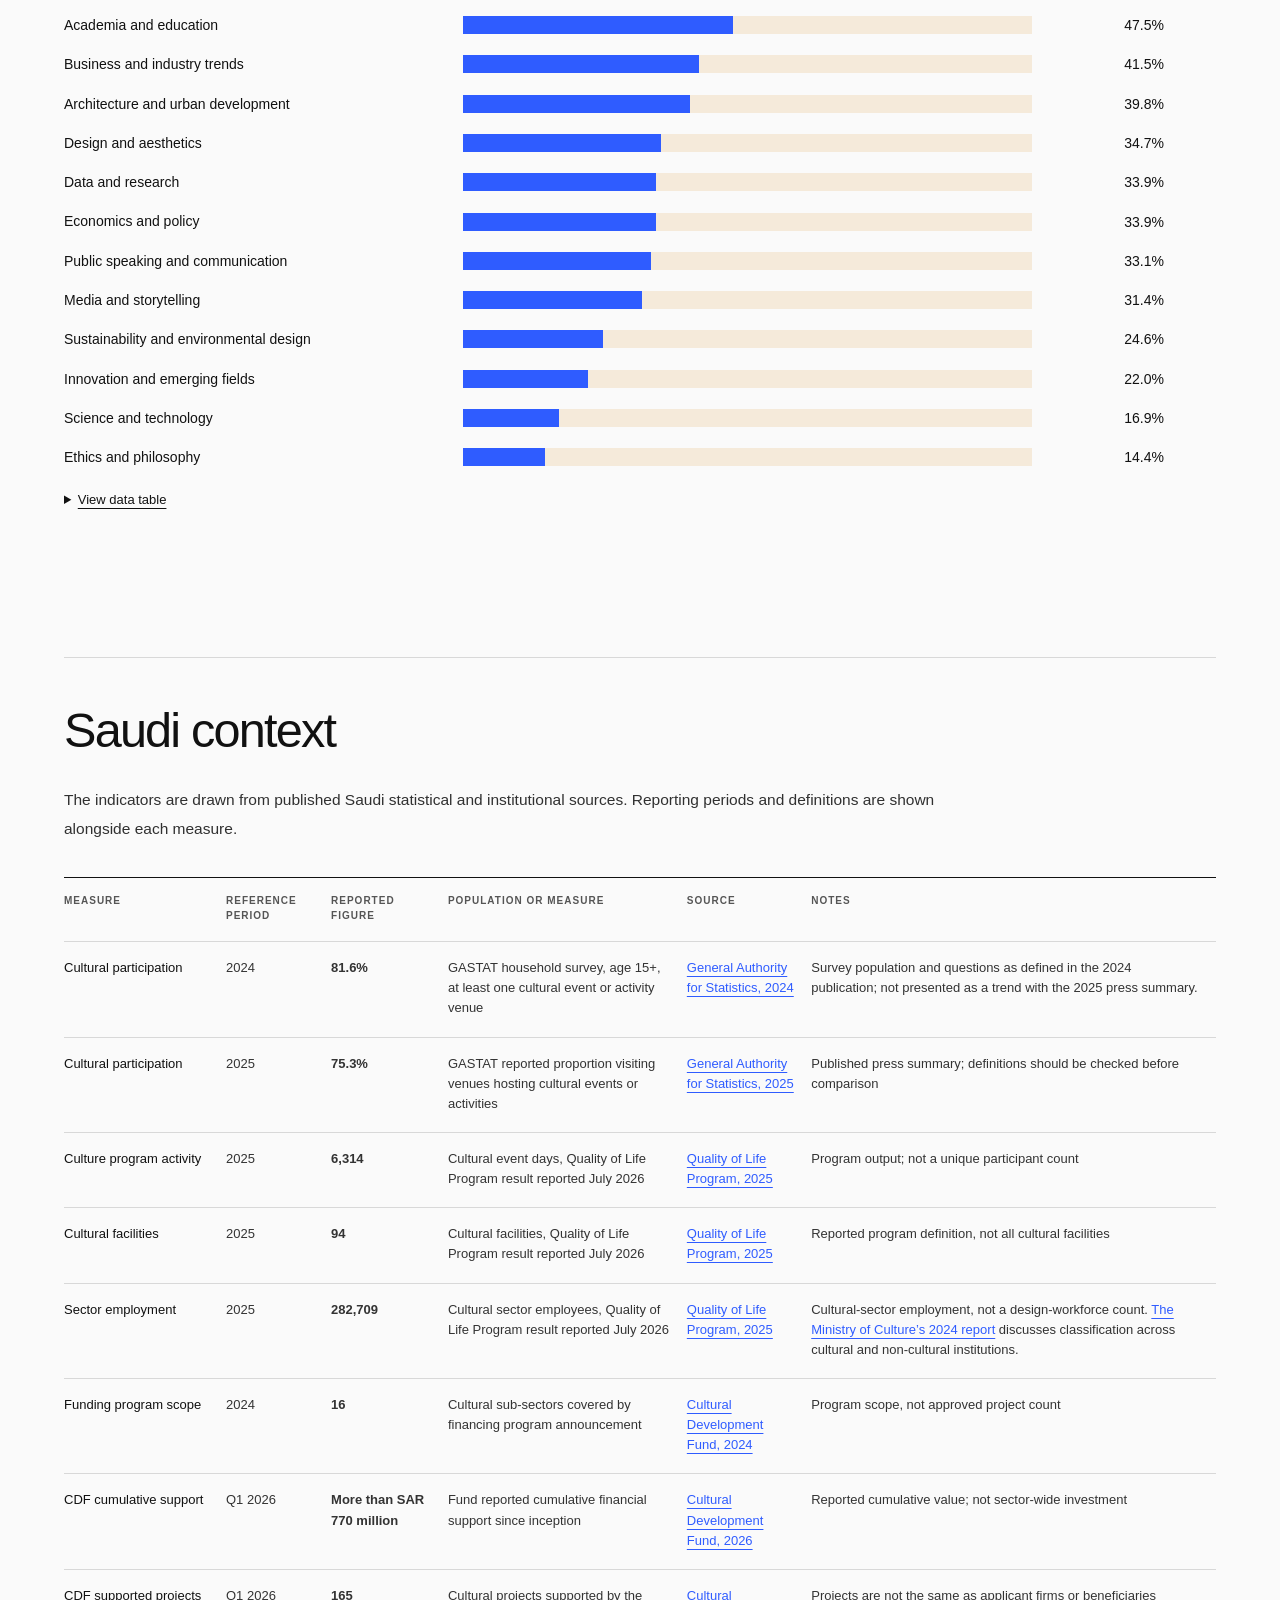
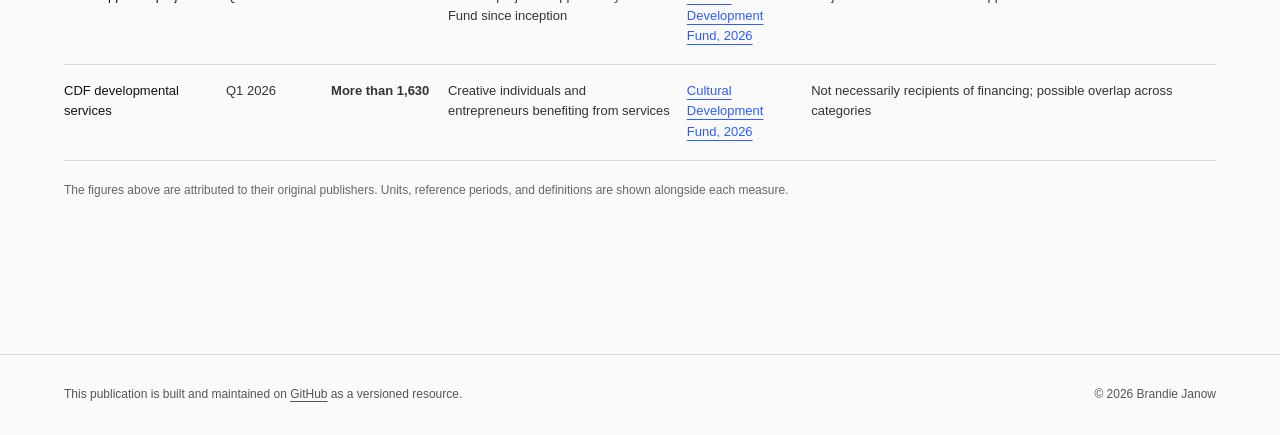
==== commit 8c66a0db: "Simplify original data charts, source links, and annual research takeaways" ====
--- a/evidence.html
+++ b/evidence.html
@@ -1,77 +1,59 @@
 <!doctype html><html lang="en"><head><meta charset="utf-8"><meta name="viewport" content="width=device-width, initial-scale=1"><meta name="theme-color" content="#fafafa"><meta name="description" content="Original community-profile data and comparative Saudi cultural and financing measures."><meta property="og:type" content="website"><meta property="og:title" content="Research data | Saudi Arabia’s Creative Economy"><meta property="og:description" content="Original community-profile data and comparative Saudi cultural and financing measures."><meta property="og:url" content="https://brandiejanow.github.io/Saudi-creative-sector-research/evidence.html"><link rel="canonical" href="https://brandiejanow.github.io/Saudi-creative-sector-research/evidence.html"><link rel="icon" type="image/png" href="./assets/favicon.png"><title>Research data | Saudi Arabia’s Creative Economy</title><link rel="stylesheet" href="./styles.css"></head><body><a class="skip" href="#main">Skip to content</a><header id="top" class="site-nav"><nav class="desktop-nav" aria-label="Research sections"><a href="./index.html">Overview</a><a href="./research.html">Research</a><a href="./evidence.html" aria-current="page">Data</a><a href="./signals.html">Future Signals</a></nav><details class="mobile-nav"><summary>Explore <span class="menu-symbol" aria-hidden="true">☰</span></summary><nav aria-label="Mobile sections"><a href="./index.html">Overview</a><a href="./research.html">Research</a><a href="./evidence.html" aria-current="page">Data</a><a href="./signals.html">Future Signals</a></nav></details><a class="name" href="https://www.brandiejanow.com/" aria-label="Personal website"><img src="./assets/b-logo.svg" alt=""></a></header><main id="main"><section class="hero compact-hero journal-hero"><h1>Research data</h1><p class="intro">Original community-profile data, followed by Saudi cultural and financing figures used for comparison.</p></section><div class="research-sections">
-<section class="research-section" id="community-profiles"><h2>Kingdom Creatives community profiles</h2><p>The May 2026 overview documents voluntarily submitted member profiles. Response bases differ by measure; the figures below describe the responding community members.</p><figure class="data-figure" id="career-level" aria-labelledby="career-level-title">
-<h3 id="career-level-title">Career level</h3>
-<p class="chart-context">Voluntary community profile responses, n = 283. This describes respondents, not all community members or Saudi Arabia’s workforce.</p>
-<ul class="bar-chart" aria-label="Career level, number of respondents">
-<li class="bar-row"><span class="bar-label">Senior (10+ years)</span><span class="bar-track" aria-hidden="true"><span class="bar-fill" style="width:50.530%"></span></span><span class="bar-value">143 <span>(50.5%)</span></span></li>
-<li class="bar-row"><span class="bar-label">Mid-career (4-10 years)</span><span class="bar-track" aria-hidden="true"><span class="bar-fill" style="width:22.968%"></span></span><span class="bar-value">65 <span>(23.0%)</span></span></li>
-<li class="bar-row"><span class="bar-label">Director and executive</span><span class="bar-track" aria-hidden="true"><span class="bar-fill" style="width:10.247%"></span></span><span class="bar-value">29 <span>(10.2%)</span></span></li>
-<li class="bar-row"><span class="bar-label">Entry-level (0-3 years)</span><span class="bar-track" aria-hidden="true"><span class="bar-fill" style="width:9.187%"></span></span><span class="bar-value">26 <span>(9.2%)</span></span></li>
-<li class="bar-row"><span class="bar-label">Student</span><span class="bar-track" aria-hidden="true"><span class="bar-fill" style="width:7.067%"></span></span><span class="bar-value">20 <span>(7.1%)</span></span></li>
-</ul>
-<details class="chart-table"><summary>View data table</summary><div class="table-wrap"><table class="journal-table"><caption>Career level. 283 responses.</caption><thead><tr><th scope="col">Category</th><th scope="col">Respondents</th><th scope="col">Percent</th></tr></thead><tbody>
-<tr><th scope="row">Senior (10+ years)</th><td>143</td><td>50.5%</td></tr>
-<tr><th scope="row">Mid-career (4-10 years)</th><td>65</td><td>23.0%</td></tr>
-<tr><th scope="row">Director and executive</th><td>29</td><td>10.2%</td></tr>
-<tr><th scope="row">Entry-level (0-3 years)</th><td>26</td><td>9.2%</td></tr>
-<tr><th scope="row">Student</th><td>20</td><td>7.1%</td></tr>
-</tbody></table></div></details>
-<figcaption>Source: <a href="https://kingdomcreatives.lemonsqueezy.com/">Kingdom Creatives Community Overview, May 2026</a>, p. 5.</figcaption>
-</figure><figure class="data-figure" id="selected-industries" aria-labelledby="selected-industries-title">
-<h3 id="selected-industries-title">Five largest named industry categories</h3>
-<p class="chart-context">Selected named categories from 283 voluntary community profile responses. The remaining categories are not plotted.</p>
-<ul class="bar-chart" aria-label="Five largest named industry categories, number of respondents">
-<li class="bar-row"><span class="bar-label">Design</span><span class="bar-track" aria-hidden="true"><span class="bar-fill" style="width:19.788%"></span></span><span class="bar-value">56 <span>(19.8%)</span></span></li>
-<li class="bar-row"><span class="bar-label">Architecture</span><span class="bar-track" aria-hidden="true"><span class="bar-fill" style="width:13.428%"></span></span><span class="bar-value">38 <span>(13.4%)</span></span></li>
-<li class="bar-row"><span class="bar-label">Advertising and marketing</span><span class="bar-track" aria-hidden="true"><span class="bar-fill" style="width:11.661%"></span></span><span class="bar-value">33 <span>(11.7%)</span></span></li>
-<li class="bar-row"><span class="bar-label">Visual arts and art</span><span class="bar-track" aria-hidden="true"><span class="bar-fill" style="width:6.007%"></span></span><span class="bar-value">17 <span>(6.0%)</span></span></li>
-<li class="bar-row"><span class="bar-label">Film, TV and media</span><span class="bar-track" aria-hidden="true"><span class="bar-fill" style="width:5.654%"></span></span><span class="bar-value">16 <span>(5.7%)</span></span></li>
-</ul>
-<details class="chart-table"><summary>View data table</summary><div class="table-wrap"><table class="journal-table"><caption>Five largest named industry categories. 283 responses.</caption><thead><tr><th scope="col">Category</th><th scope="col">Respondents</th><th scope="col">Percent</th></tr></thead><tbody>
-<tr><th scope="row">Design</th><td>56</td><td>19.8%</td></tr>
-<tr><th scope="row">Architecture</th><td>38</td><td>13.4%</td></tr>
-<tr><th scope="row">Advertising and marketing</th><td>33</td><td>11.7%</td></tr>
-<tr><th scope="row">Visual arts and art</th><td>17</td><td>6.0%</td></tr>
-<tr><th scope="row">Film, TV and media</th><td>16</td><td>5.7%</td></tr>
-</tbody></table></div></details>
-<figcaption>Source: <a href="https://kingdomcreatives.lemonsqueezy.com/">Kingdom Creatives Community Overview, May 2026</a>, p. 6.</figcaption>
-</figure>
-<figure class="data-figure" id="areas-of-interest" aria-labelledby="areas-of-interest-title">
-<h3 id="areas-of-interest-title">Interests listed in the report</h3>
-<p class="chart-context">The 14 named interest categories reported from 118 respondents; multiple selections were permitted. Each bar shows the number who selected that area.</p>
-<ul class="bar-chart" aria-label="Interests listed in the report, number of respondents">
-<li class="bar-row"><span class="bar-label">Arts and cultural heritage</span><span class="bar-track" aria-hidden="true"><span class="bar-fill" style="width:68.644%"></span></span><span class="bar-value">81</span></li>
-<li class="bar-row"><span class="bar-label">Community and social impact</span><span class="bar-track" aria-hidden="true"><span class="bar-fill" style="width:50.000%"></span></span><span class="bar-value">59</span></li>
-<li class="bar-row"><span class="bar-label">Academia and education</span><span class="bar-track" aria-hidden="true"><span class="bar-fill" style="width:47.458%"></span></span><span class="bar-value">56</span></li>
-<li class="bar-row"><span class="bar-label">Business and industry trends</span><span class="bar-track" aria-hidden="true"><span class="bar-fill" style="width:41.525%"></span></span><span class="bar-value">49</span></li>
-<li class="bar-row"><span class="bar-label">Architecture and urban development</span><span class="bar-track" aria-hidden="true"><span class="bar-fill" style="width:39.831%"></span></span><span class="bar-value">47</span></li>
-<li class="bar-row"><span class="bar-label">Design and aesthetics</span><span class="bar-track" aria-hidden="true"><span class="bar-fill" style="width:34.746%"></span></span><span class="bar-value">41</span></li>
-<li class="bar-row"><span class="bar-label">Data and research</span><span class="bar-track" aria-hidden="true"><span class="bar-fill" style="width:33.898%"></span></span><span class="bar-value">40</span></li>
-<li class="bar-row"><span class="bar-label">Economics and policy</span><span class="bar-track" aria-hidden="true"><span class="bar-fill" style="width:33.898%"></span></span><span class="bar-value">40</span></li>
-<li class="bar-row"><span class="bar-label">Public speaking and communication</span><span class="bar-track" aria-hidden="true"><span class="bar-fill" style="width:33.051%"></span></span><span class="bar-value">39</span></li>
-<li class="bar-row"><span class="bar-label">Media and storytelling</span><span class="bar-track" aria-hidden="true"><span class="bar-fill" style="width:31.356%"></span></span><span class="bar-value">37</span></li>
-<li class="bar-row"><span class="bar-label">Sustainability and environmental design</span><span class="bar-track" aria-hidden="true"><span class="bar-fill" style="width:24.576%"></span></span><span class="bar-value">29</span></li>
-<li class="bar-row"><span class="bar-label">Innovation and emerging fields</span><span class="bar-track" aria-hidden="true"><span class="bar-fill" style="width:22.034%"></span></span><span class="bar-value">26</span></li>
-<li class="bar-row"><span class="bar-label">Science and technology</span><span class="bar-track" aria-hidden="true"><span class="bar-fill" style="width:16.949%"></span></span><span class="bar-value">20</span></li>
-<li class="bar-row"><span class="bar-label">Ethics and philosophy</span><span class="bar-track" aria-hidden="true"><span class="bar-fill" style="width:14.407%"></span></span><span class="bar-value">17</span></li>
-</ul>
-<details class="chart-table"><summary>View data table</summary><div class="table-wrap"><table class="journal-table"><caption>Interests listed in the report. 118 responses.</caption><thead><tr><th scope="col">Category</th><th scope="col">Respondents</th></tr></thead><tbody>
-<tr><th scope="row">Arts and cultural heritage</th><td>81</td></tr>
-<tr><th scope="row">Community and social impact</th><td>59</td></tr>
-<tr><th scope="row">Academia and education</th><td>56</td></tr>
-<tr><th scope="row">Business and industry trends</th><td>49</td></tr>
-<tr><th scope="row">Architecture and urban development</th><td>47</td></tr>
-<tr><th scope="row">Design and aesthetics</th><td>41</td></tr>
-<tr><th scope="row">Data and research</th><td>40</td></tr>
-<tr><th scope="row">Economics and policy</th><td>40</td></tr>
-<tr><th scope="row">Public speaking and communication</th><td>39</td></tr>
-<tr><th scope="row">Media and storytelling</th><td>37</td></tr>
-<tr><th scope="row">Sustainability and environmental design</th><td>29</td></tr>
-<tr><th scope="row">Innovation and emerging fields</th><td>26</td></tr>
-<tr><th scope="row">Science and technology</th><td>20</td></tr>
-<tr><th scope="row">Ethics and philosophy</th><td>17</td></tr>
-</tbody></table></div></details>
-<figcaption>Source: <a href="https://kingdomcreatives.lemonsqueezy.com/">Kingdom Creatives Community Overview, May 2026</a>, p. 10.</figcaption>
-</figure></section>
+<section class="research-section" id="community-profiles"><figure class="data-figure" id="career-level" aria-labelledby="career-level-title" data-source-title="Community Overview, May 2026" data-source-page="5" data-response-base="283">
+<h3 id="career-level-title">Career level</h3><p class="chart-context">Published May 2026 · Community profile responses, n = 283.</p>
+<ul class="bar-chart" aria-label="Career level, percentage of respondents">
+<li class="bar-row"><span class="bar-label">Senior (10+ years)</span><span class="bar-track" aria-hidden="true"><span class="bar-fill" style="width:50.5%"></span></span><span class="bar-value">50.5%</span></li>
+<li class="bar-row"><span class="bar-label">Mid-career (4-10 years)</span><span class="bar-track" aria-hidden="true"><span class="bar-fill" style="width:23.0%"></span></span><span class="bar-value">23.0%</span></li>
+<li class="bar-row"><span class="bar-label">Director and executive</span><span class="bar-track" aria-hidden="true"><span class="bar-fill" style="width:10.2%"></span></span><span class="bar-value">10.2%</span></li>
+<li class="bar-row"><span class="bar-label">Entry-level (0-3 years)</span><span class="bar-track" aria-hidden="true"><span class="bar-fill" style="width:9.2%"></span></span><span class="bar-value">9.2%</span></li>
+<li class="bar-row"><span class="bar-label">Student</span><span class="bar-track" aria-hidden="true"><span class="bar-fill" style="width:7.1%"></span></span><span class="bar-value">7.1%</span></li>
+</ul><details class="chart-table"><summary>View data table</summary><div class="table-wrap"><table class="journal-table"><caption>Career level. 283 responses.</caption><thead><tr><th scope="col">Category</th><th scope="col">Percent</th></tr></thead><tbody><tr><th scope="row">Senior (10+ years)</th><td>50.5%</td></tr>
+<tr><th scope="row">Mid-career (4-10 years)</th><td>23.0%</td></tr>
+<tr><th scope="row">Director and executive</th><td>10.2%</td></tr>
+<tr><th scope="row">Entry-level (0-3 years)</th><td>9.2%</td></tr>
+<tr><th scope="row">Student</th><td>7.1%</td></tr></tbody></table></div></details></figure><figure class="data-figure" id="selected-industries" aria-labelledby="selected-industries-title" data-source-title="Community Overview, May 2026" data-source-page="6" data-response-base="283">
+<h3 id="selected-industries-title">Five largest named industry categories</h3><p class="chart-context">Published May 2026 · Community profile responses, n = 283; selected categories only.</p>
+<ul class="bar-chart" aria-label="Five largest named industry categories, percentage of respondents">
+<li class="bar-row"><span class="bar-label">Design</span><span class="bar-track" aria-hidden="true"><span class="bar-fill" style="width:19.8%"></span></span><span class="bar-value">19.8%</span></li>
+<li class="bar-row"><span class="bar-label">Architecture</span><span class="bar-track" aria-hidden="true"><span class="bar-fill" style="width:13.4%"></span></span><span class="bar-value">13.4%</span></li>
+<li class="bar-row"><span class="bar-label">Advertising and marketing</span><span class="bar-track" aria-hidden="true"><span class="bar-fill" style="width:11.7%"></span></span><span class="bar-value">11.7%</span></li>
+<li class="bar-row"><span class="bar-label">Visual arts and art</span><span class="bar-track" aria-hidden="true"><span class="bar-fill" style="width:6.0%"></span></span><span class="bar-value">6.0%</span></li>
+<li class="bar-row"><span class="bar-label">Film, TV and media</span><span class="bar-track" aria-hidden="true"><span class="bar-fill" style="width:5.7%"></span></span><span class="bar-value">5.7%</span></li>
+</ul><details class="chart-table"><summary>View data table</summary><div class="table-wrap"><table class="journal-table"><caption>Five largest named industry categories. 283 responses; selected categories.</caption><thead><tr><th scope="col">Category</th><th scope="col">Percent</th></tr></thead><tbody><tr><th scope="row">Design</th><td>19.8%</td></tr>
+<tr><th scope="row">Architecture</th><td>13.4%</td></tr>
+<tr><th scope="row">Advertising and marketing</th><td>11.7%</td></tr>
+<tr><th scope="row">Visual arts and art</th><td>6.0%</td></tr>
+<tr><th scope="row">Film, TV and media</th><td>5.7%</td></tr></tbody></table></div></details></figure>
+<figure class="data-figure" id="areas-of-interest" aria-labelledby="areas-of-interest-title" data-source-title="Community Overview, May 2026" data-source-page="10" data-response-base="118">
+<h3 id="areas-of-interest-title">Interests listed in the report</h3><p class="chart-context">Published May 2026 · Community profile responses, n = 118; multiple selections permitted.</p>
+<ul class="bar-chart" aria-label="Interests listed in the report, percentage of respondents">
+<li class="bar-row"><span class="bar-label">Arts and cultural heritage</span><span class="bar-track" aria-hidden="true"><span class="bar-fill" style="width:68.6%"></span></span><span class="bar-value">68.6%</span></li>
+<li class="bar-row"><span class="bar-label">Community and social impact</span><span class="bar-track" aria-hidden="true"><span class="bar-fill" style="width:50.0%"></span></span><span class="bar-value">50.0%</span></li>
+<li class="bar-row"><span class="bar-label">Academia and education</span><span class="bar-track" aria-hidden="true"><span class="bar-fill" style="width:47.5%"></span></span><span class="bar-value">47.5%</span></li>
+<li class="bar-row"><span class="bar-label">Business and industry trends</span><span class="bar-track" aria-hidden="true"><span class="bar-fill" style="width:41.5%"></span></span><span class="bar-value">41.5%</span></li>
+<li class="bar-row"><span class="bar-label">Architecture and urban development</span><span class="bar-track" aria-hidden="true"><span class="bar-fill" style="width:39.8%"></span></span><span class="bar-value">39.8%</span></li>
+<li class="bar-row"><span class="bar-label">Design and aesthetics</span><span class="bar-track" aria-hidden="true"><span class="bar-fill" style="width:34.7%"></span></span><span class="bar-value">34.7%</span></li>
+<li class="bar-row"><span class="bar-label">Data and research</span><span class="bar-track" aria-hidden="true"><span class="bar-fill" style="width:33.9%"></span></span><span class="bar-value">33.9%</span></li>
+<li class="bar-row"><span class="bar-label">Economics and policy</span><span class="bar-track" aria-hidden="true"><span class="bar-fill" style="width:33.9%"></span></span><span class="bar-value">33.9%</span></li>
+<li class="bar-row"><span class="bar-label">Public speaking and communication</span><span class="bar-track" aria-hidden="true"><span class="bar-fill" style="width:33.1%"></span></span><span class="bar-value">33.1%</span></li>
+<li class="bar-row"><span class="bar-label">Media and storytelling</span><span class="bar-track" aria-hidden="true"><span class="bar-fill" style="width:31.4%"></span></span><span class="bar-value">31.4%</span></li>
+<li class="bar-row"><span class="bar-label">Sustainability and environmental design</span><span class="bar-track" aria-hidden="true"><span class="bar-fill" style="width:24.6%"></span></span><span class="bar-value">24.6%</span></li>
+<li class="bar-row"><span class="bar-label">Innovation and emerging fields</span><span class="bar-track" aria-hidden="true"><span class="bar-fill" style="width:22.0%"></span></span><span class="bar-value">22.0%</span></li>
+<li class="bar-row"><span class="bar-label">Science and technology</span><span class="bar-track" aria-hidden="true"><span class="bar-fill" style="width:16.9%"></span></span><span class="bar-value">16.9%</span></li>
+<li class="bar-row"><span class="bar-label">Ethics and philosophy</span><span class="bar-track" aria-hidden="true"><span class="bar-fill" style="width:14.4%"></span></span><span class="bar-value">14.4%</span></li>
+</ul><details class="chart-table"><summary>View data table</summary><div class="table-wrap"><table class="journal-table"><caption>Interests listed in the report. 118 responses; multiple selections.</caption><thead><tr><th scope="col">Category</th><th scope="col">Percent</th></tr></thead><tbody><tr><th scope="row">Arts and cultural heritage</th><td>68.6%</td></tr>
+<tr><th scope="row">Community and social impact</th><td>50.0%</td></tr>
+<tr><th scope="row">Academia and education</th><td>47.5%</td></tr>
+<tr><th scope="row">Business and industry trends</th><td>41.5%</td></tr>
+<tr><th scope="row">Architecture and urban development</th><td>39.8%</td></tr>
+<tr><th scope="row">Design and aesthetics</th><td>34.7%</td></tr>
+<tr><th scope="row">Data and research</th><td>33.9%</td></tr>
+<tr><th scope="row">Economics and policy</th><td>33.9%</td></tr>
+<tr><th scope="row">Public speaking and communication</th><td>33.1%</td></tr>
+<tr><th scope="row">Media and storytelling</th><td>31.4%</td></tr>
+<tr><th scope="row">Sustainability and environmental design</th><td>24.6%</td></tr>
+<tr><th scope="row">Innovation and emerging fields</th><td>22.0%</td></tr>
+<tr><th scope="row">Science and technology</th><td>16.9%</td></tr>
+<tr><th scope="row">Ethics and philosophy</th><td>14.4%</td></tr></tbody></table></div></details></figure></section>
 <section class="research-section" id="saudi-context"><h2>Saudi context</h2><p>The indicators are drawn from published Saudi statistical and institutional sources. Reporting periods and definitions are shown alongside each measure.</p><div class="table-wrap"><table class="journal-table"><thead><tr><th scope="col">Measure</th><th scope="col">Reference period</th><th scope="col">Reported figure</th><th scope="col">Population or measure</th><th scope="col">Source</th><th scope="col">Notes</th></tr></thead><tbody><tr><th scope="row">Cultural participation</th><td>2024</td><td><strong>81.6%</strong></td><td>GASTAT household survey, age 15+, at least one cultural event or activity venue</td><td><a href="https://www.stats.gov.sa/en/statistics-tabs?category=127333&amp;periodicity=120156&amp;tab=436312">General Authority for Statistics, 2024</a></td><td>Survey population and questions as defined in the 2024 publication; not presented as a trend with the 2025 press summary.</td></tr><tr><th scope="row">Cultural participation</th><td>2025</td><td><strong>75.3%</strong></td><td>GASTAT reported proportion visiting venues hosting cultural events or activities</td><td><a href="https://www.spa.gov.sa/en/N2623352">General Authority for Statistics, 2025</a></td><td>Published press summary; definitions should be checked before comparison</td></tr><tr><th scope="row">Culture program activity</th><td>2025</td><td><strong>6,314</strong></td><td>Cultural event days, Quality of Life Program result reported July 2026</td><td><a href="https://www.spa.gov.sa/en/N2641724">Quality of Life Program, 2025</a></td><td>Program output; not a unique participant count</td></tr><tr><th scope="row">Cultural facilities</th><td>2025</td><td><strong>94</strong></td><td>Cultural facilities, Quality of Life Program result reported July 2026</td><td><a href="https://www.spa.gov.sa/en/N2641724">Quality of Life Program, 2025</a></td><td>Reported program definition, not all cultural facilities</td></tr><tr><th scope="row">Sector employment</th><td>2025</td><td><strong>282,709</strong></td><td>Cultural sector employees, Quality of Life Program result reported July 2026</td><td><a href="https://www.spa.gov.sa/en/N2641724">Quality of Life Program, 2025</a></td><td>Cultural-sector employment, not a design-workforce count. <a href="https://www.moc.gov.sa/-/media/Project/Ministries/Moc/Publications/The-report-on-the-state-of-culture-2024.pdf">The Ministry of Culture’s 2024 report</a> discusses classification across cultural and non-cultural institutions.</td></tr><tr><th scope="row">Funding program scope</th><td>2024</td><td><strong>16</strong></td><td>Cultural sub-sectors covered by financing program announcement</td><td><a href="https://www.spa.gov.sa/N2159101">Cultural Development Fund, 2024</a></td><td>Program scope, not approved project count</td></tr><tr><th scope="row">CDF cumulative support</th><td>Q1 2026</td><td><strong>More than SAR 770 million</strong></td><td>Fund reported cumulative financial support since inception</td><td><a href="https://www.spa.gov.sa/en/N2553881">Cultural Development Fund, 2026</a></td><td>Reported cumulative value; not sector-wide investment</td></tr><tr><th scope="row">CDF supported projects</th><td>Q1 2026</td><td><strong>165</strong></td><td>Cultural projects supported by the Fund since inception</td><td><a href="https://www.spa.gov.sa/en/N2553881">Cultural Development Fund, 2026</a></td><td>Projects are not the same as applicant firms or beneficiaries</td></tr><tr><th scope="row">CDF developmental services</th><td>Q1 2026</td><td><strong>More than 1,630</strong></td><td>Creative individuals and entrepreneurs benefiting from services</td><td><a href="https://www.spa.gov.sa/en/N2553881">Cultural Development Fund, 2026</a></td><td>Not necessarily recipients of financing; possible overlap across categories</td></tr></tbody></table></div><p class="caption-text">The figures above are attributed to their original publishers. Units, reference periods, and definitions are shown alongside each measure.</p></section>
 </div></main><footer class="research-footer"><p>This publication is built and maintained on <a href="https://github.com/brandiejanow/Saudi-creative-sector-research">GitHub</a> as a versioned resource.</p><p>© 2026 Brandie Janow</p></footer></body></html>
